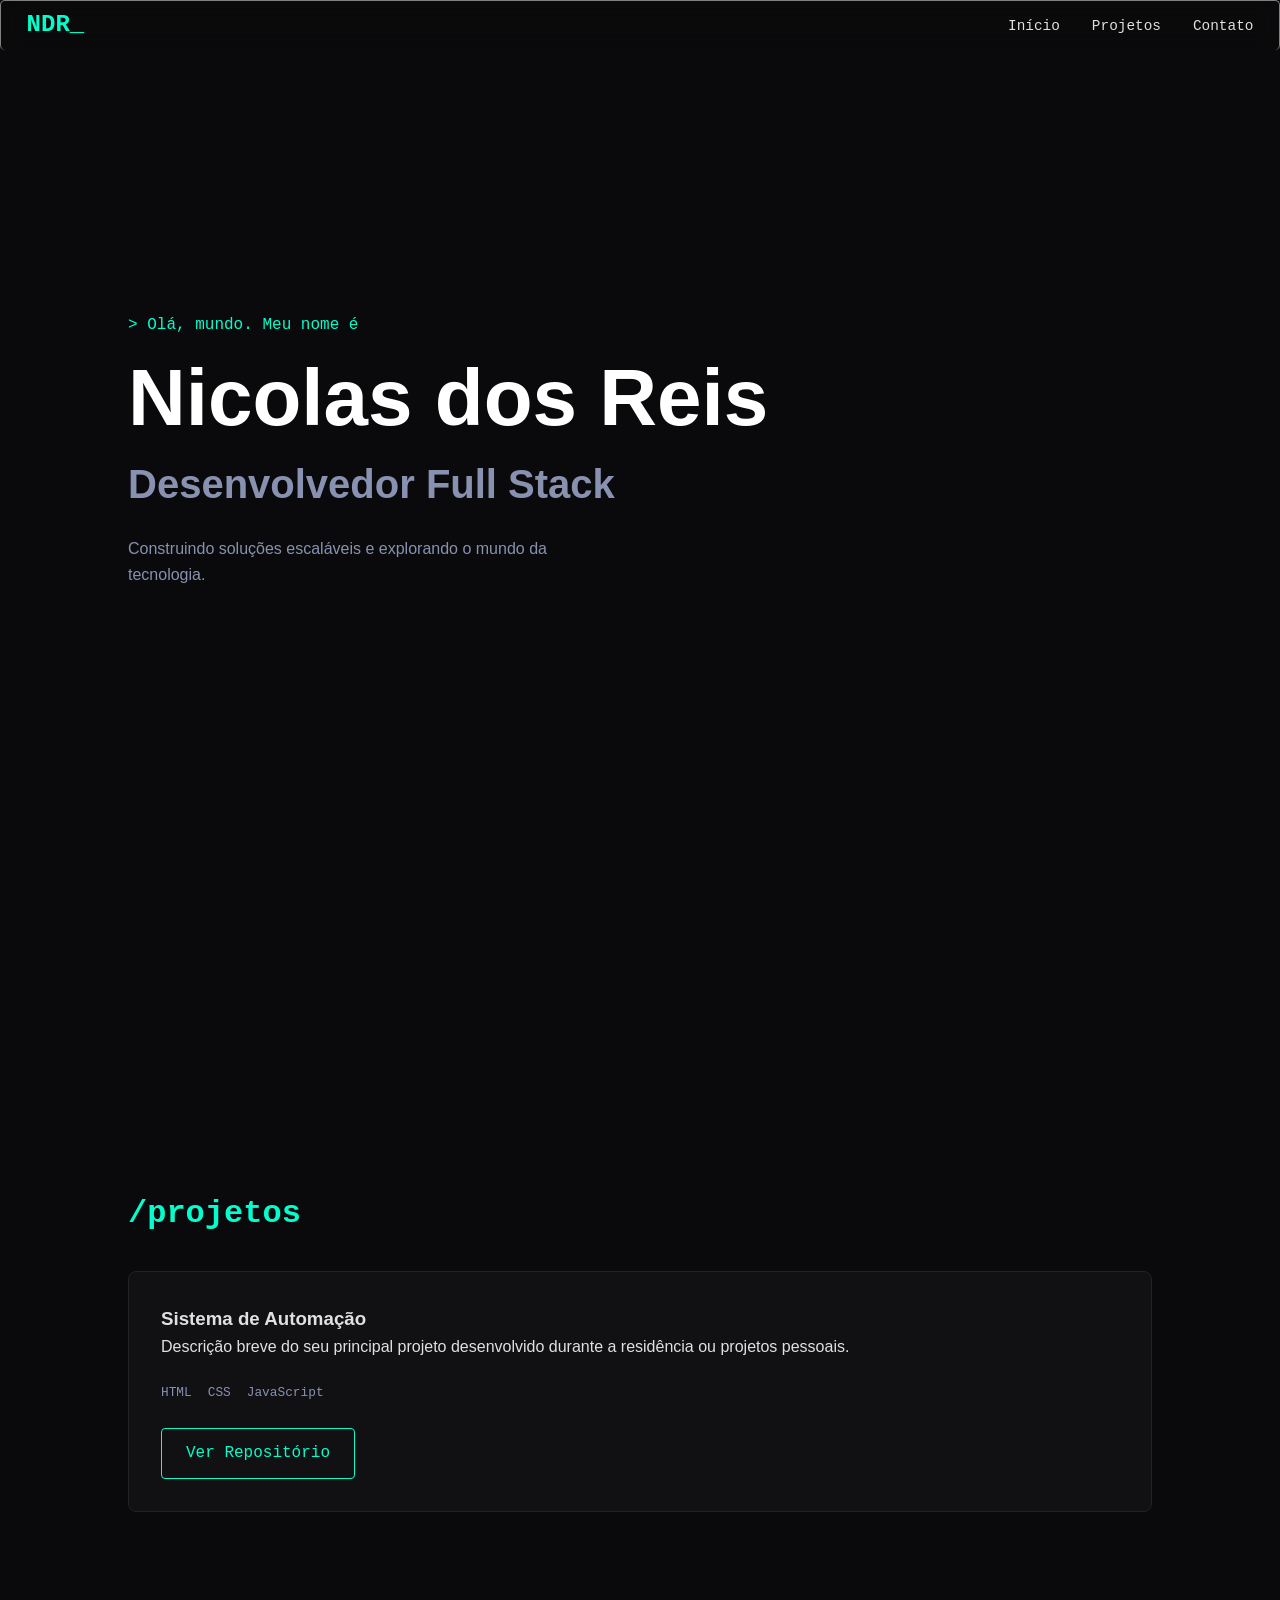
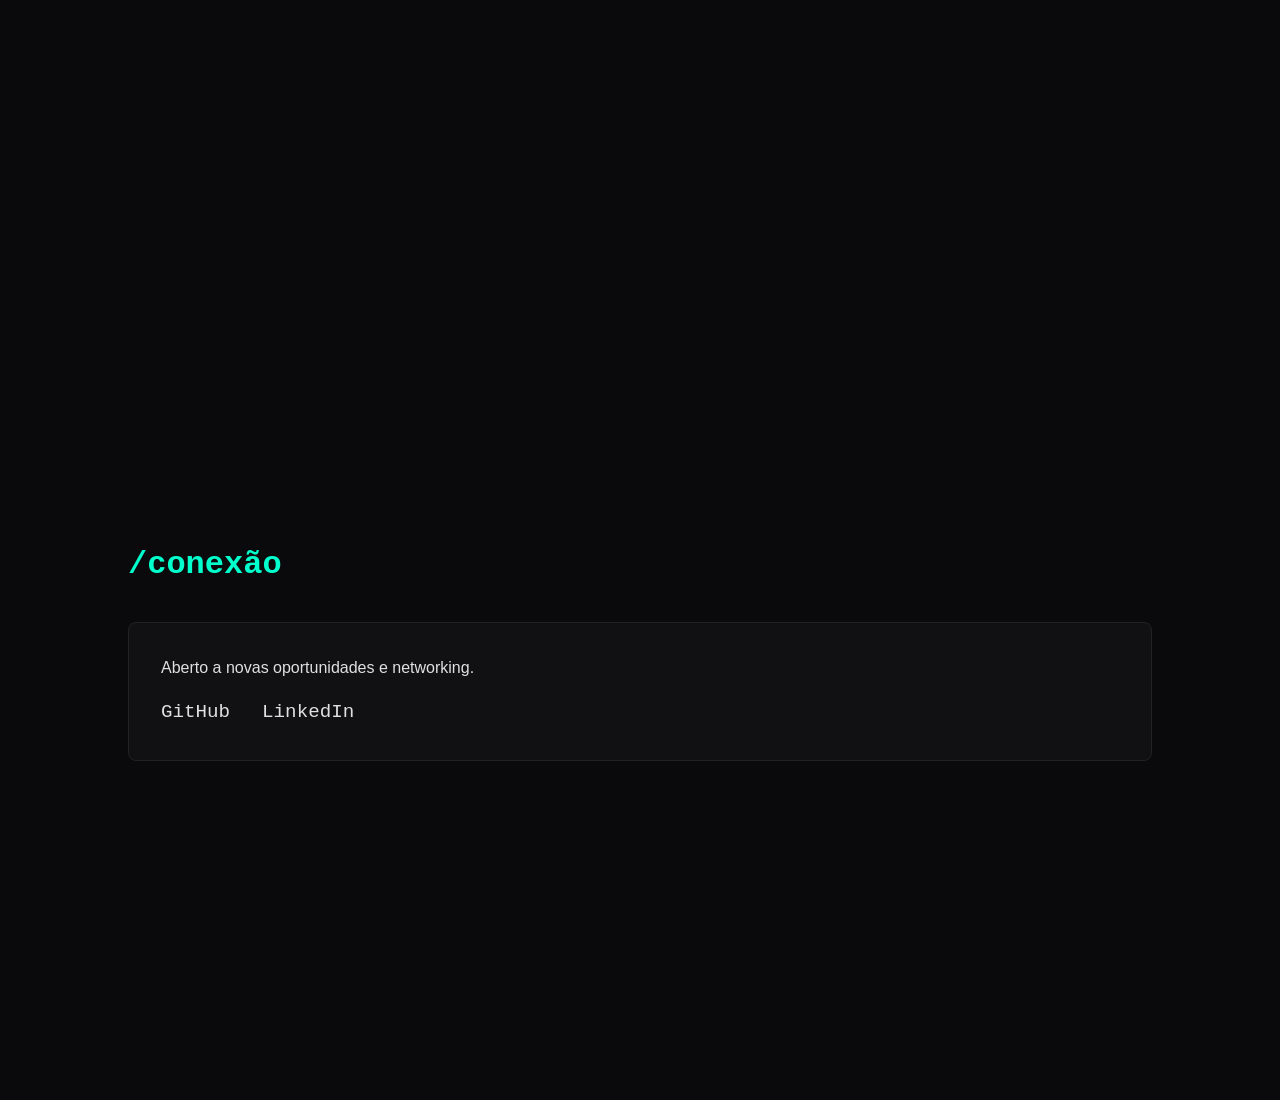
==== main.html @ 6a50c370 "Estrutura e arquivos do portfólio" ====
<!DOCTYPE html>
<html lang="pt-BR">
<head>
    <meta charset="UTF-8">
    <meta name="viewport" content="width=device-width, initial-scale=1.0">
    <title>Nicolas dos Reis | Portfólio</title>
    <link rel="stylesheet" href="Style/style.css">
</head>
<body>
    <nav id="navbar">
        <div class="logo">NDR_</div>
        <ul class="nav-links">
            <li><a href="#home">Início</a></li>
            <li><a href="#projetos">Projetos</a></li>    
            <li><a href="#contato">Contato</a></li>
        </ul>
    </nav>

    <main>
        <!-- Seção Hero -->
        <section id="home" class="hero section">
            <p class="terminal-text">> Olá, mundo. Meu nome é</p>
            <h1 class="glitch-text">Nicolas dos Reis</h1>
            <h2 class="subtitle">Desenvolvedor Full Stack</h2>
            <p class="description">Construindo soluções escaláveis e explorando o mundo da tecnologia.</p>
        </section>

        <!-- Seção de Projetos -->
        <section id="projetos" class="section">
            <h2 class="section-title">/projetos</h2>
            <div class="project-grid">
                <div class="project-card">
                    <h3>Sistema de Automação</h3>
                    <p>Descrição breve do seu principal projeto desenvolvido durante a residência ou projetos pessoais.</p>
                    <div class="tech-stack">
                        <span>HTML</span>
                        <span>CSS</span>
                        <span>JavaScript</span>
                    </div>
                    <a href="#" class="btn" target="_blank">Ver Repositório</a>
                </div>
            </div>
        </section>

        <!-- Seção de Contato -->
        <section id="contato" class="section">
            <h2 class="section-title">/conexão</h2>
            <div class="project-grid">
                <div class="project-card">
                    <p>Aberto a novas oportunidades e networking.</p>
                <div class="social-links">
                    <a href="https://www.github.com/KikiEscarlate" target="_blank" class="neon-link">GitHub</a>
                    <a href="https://www.linkedin.com/in/nicolas-reis-682506247" target="_blank" class="neon-link">LinkedIn</a>
                </div>
                </div>
            </div>
        </section>  
    </main>

    <script src="Scripts/script.js"></script>
</body>
</html>
---- Style/style.css ----
:root {
    --bg-color: #0a0a0c;
    --text-primary: #e0e0e0;
    --text-secondary: #8892b0;
    --accent-color: #00ffcc; /* Ciano Neon */
    --font-mono: 'Space Mono', monospace;
    --font-sans: 'Inter', sans-serif;
}

* {
    margin: 0;
    padding: 0;
    box-sizing: border-box;
}

body {
    background-color: var(--bg-color);
    color: var(--text-primary);
    font-family: var(--font-sans);
    line-height: 1.6;
    overflow-x: hidden;
    
}

/* Navegação Minimalista */
nav {
    display: flex;
    justify-content: space-between;
    align-items: center;
    padding: 1rem 2%;
    border-style: solid;
    border-width: 1px;
    border-radius: 5px;
    border-bottom: 1px solid var(--border-color);
    border-color: gray;
    position: fixed;
    width: 100%;
    height: 50px;
    background: rgba(10, 10, 12, 0.9);
    backdrop-filter: blur(10px);
    z-index: 100;
}

.logo {
    font-family: var(--font-mono);
    font-weight: 700;
    font-size: 1.5rem;
    color: var(--accent-color);
}

.nav-links {
    list-style: none;
    display: flex;
    gap: 2rem;
}

.nav-links a {
    color: var(--text-primary);
    text-decoration: none;
    font-family: var(--font-mono);
    font-size: 0.9rem;
    transition: color 0.3s ease;
}

.nav-links a:hover {
    color: var(--accent-color);
}

/* Layout Geral das Seções */
.section {
    min-height: 100vh;
    display: flex;
    flex-direction: column;
    justify-content: center;
    padding: 0 10%;
}

.section-title {
    font-family: var(--font-mono);
    color: var(--accent-color);
    font-size: 2rem;
    margin-bottom: 2rem;
}

/* Hero Section */
.hero .terminal-text {
    font-family: var(--font-mono);
    color: var(--accent-color);
    margin-bottom: 1rem;
}

.hero h1 {
    font-size: clamp(40px, 8vw, 80px);
    font-weight: 700;
    color: #ffffff;
    line-height: 1.1;
}

.hero h2 {
    font-size: clamp(20px, 4vw, 40px);
    color: var(--text-secondary);
    margin-top: 10px;
}

.hero .description {
    max-width: 500px;
    margin-top: 20px;
    color: var(--text-secondary);
}

/* Cards de Projetos */
.project-card {
    background: #111114;
    border: 1px solid #222;
    padding: 2rem;
    border-radius: 8px;
    transition: transform 0.3s ease, border-color 0.3s ease;
}

.project-card:hover {
    transform: translateY(-5px);
    border-color: var(--accent-color);
    box-shadow: 0 0 15px rgba(0, 255, 204, 0.1);
}

.tech-stack {
    font-family: var(--font-mono);
    font-size: 0.8rem;
    color: var(--text-secondary);
    margin: 1.5rem 0;
    display: flex;
    gap: 1rem;
}

/* Botões e Links */
.btn {
    display: inline-block;
    padding: 0.75rem 1.5rem;
    border: 1px solid var(--accent-color);
    color: var(--accent-color);
    text-decoration: none;
    font-family: var(--font-mono);
    border-radius: 4px;
    transition: all 0.3s ease;
}

.btn:hover {
    background: rgba(0, 255, 204, 0.1);
}

.social-links {
    display: flex;
    gap: 2rem;
    margin-top: 1rem;
}

.neon-link {
    color: var(--text-primary);
    text-decoration: none;
    font-family: var(--font-mono);
    font-size: 1.2rem;
    position: relative;
}

.neon-link:hover {
    color: var(--accent-color);
    text-shadow: 0 0 8px var(--accent-color);
}
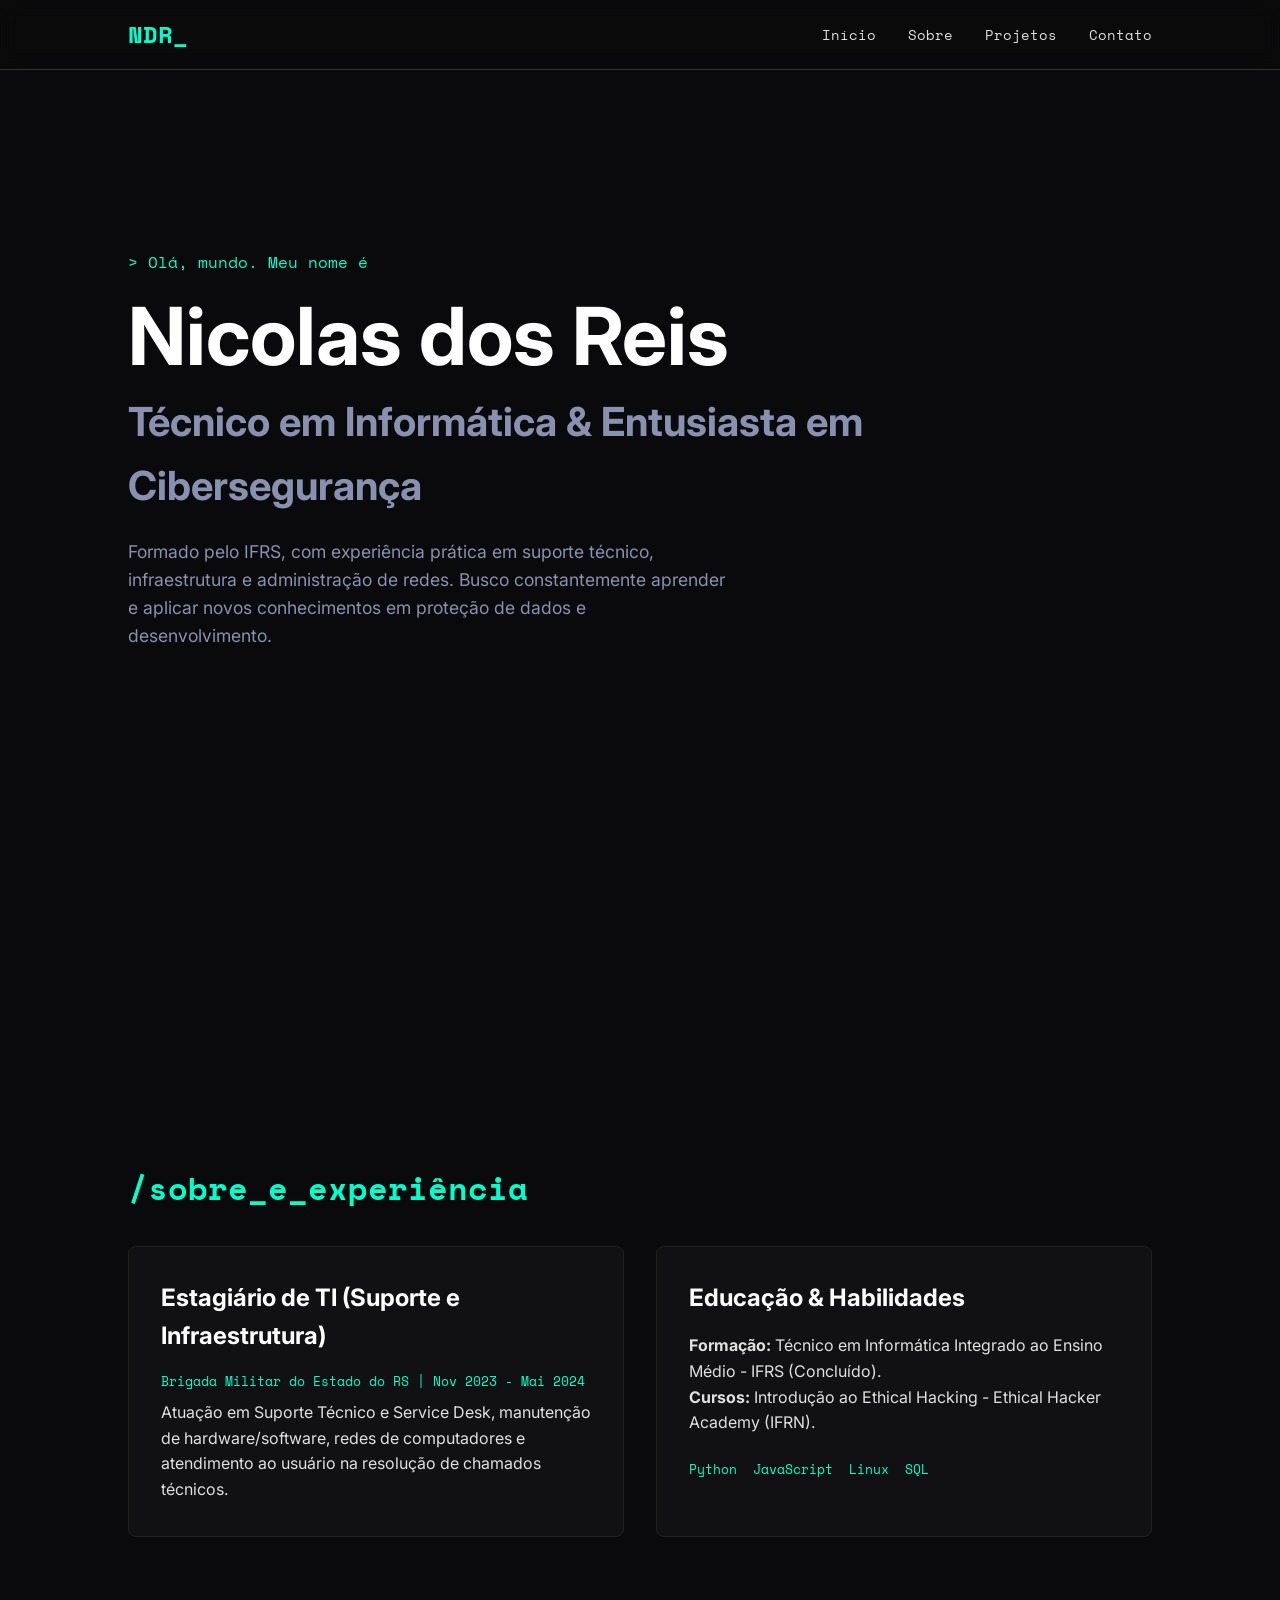
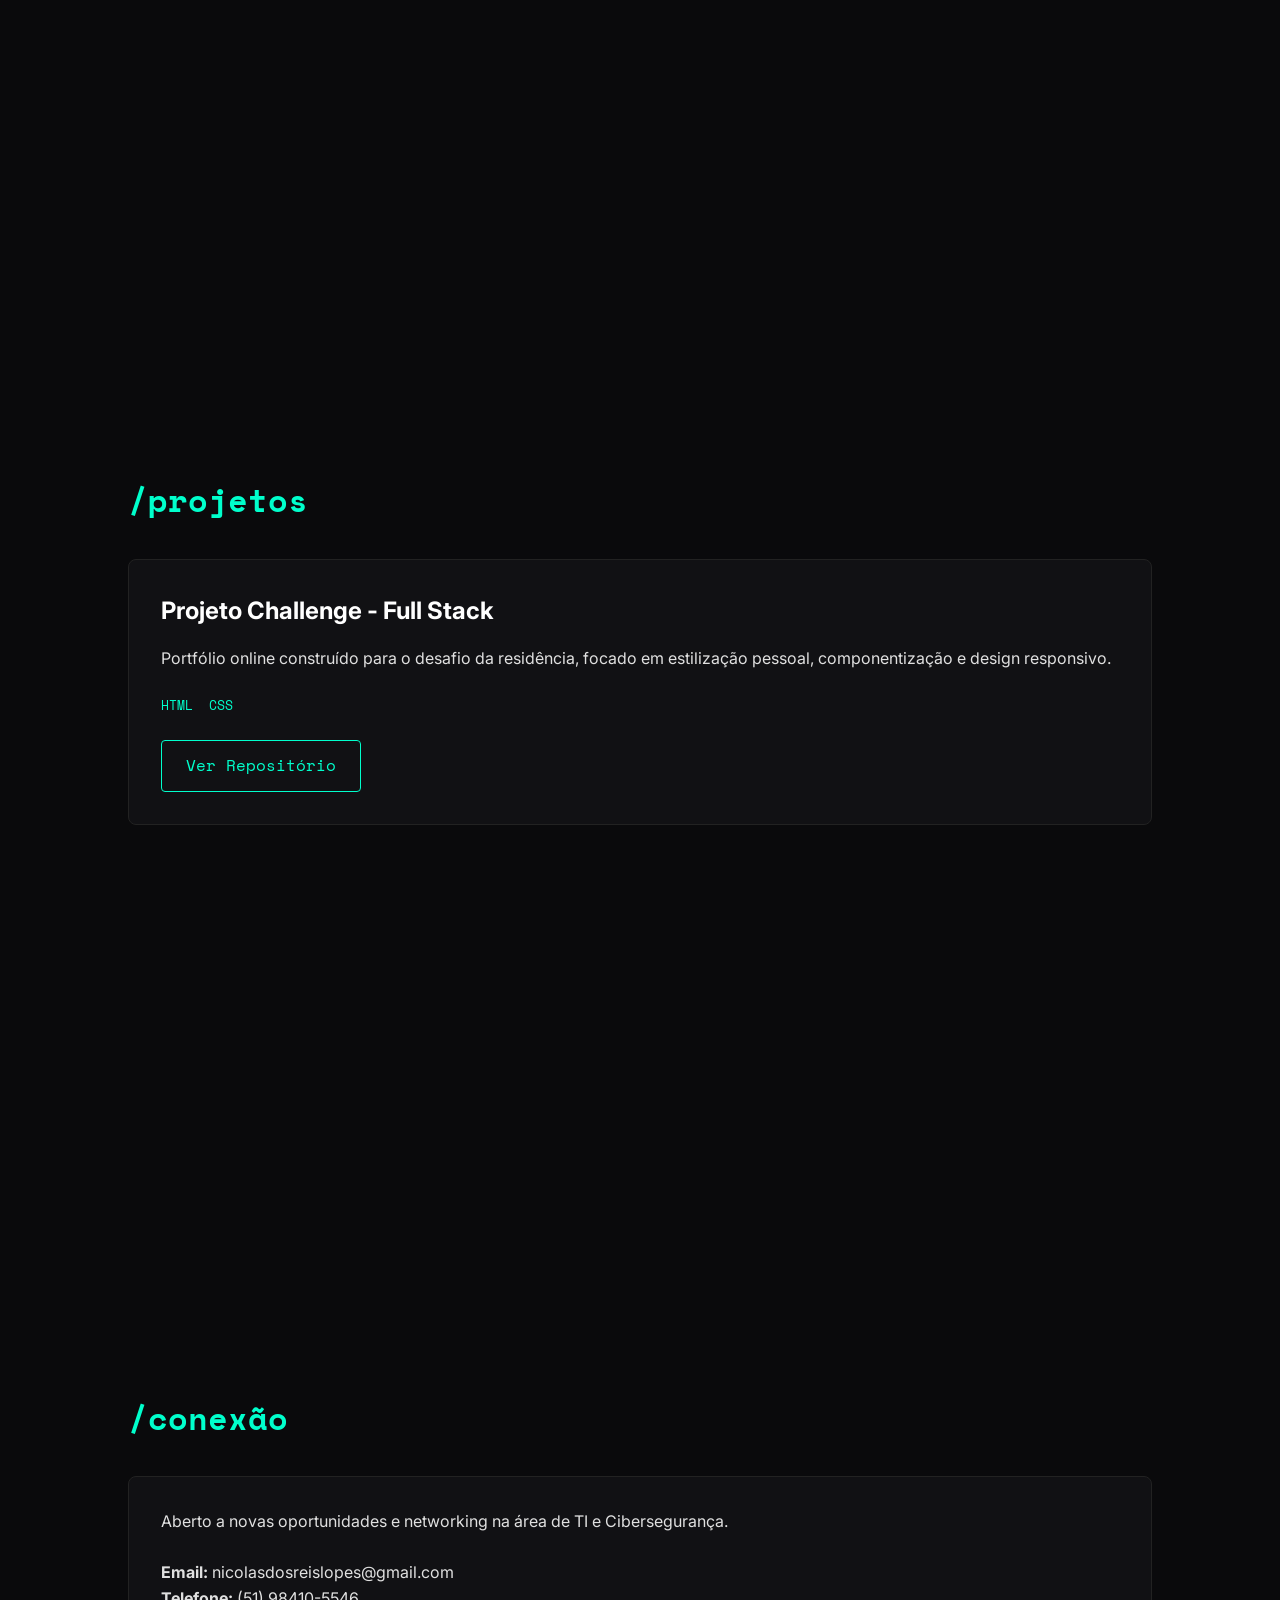
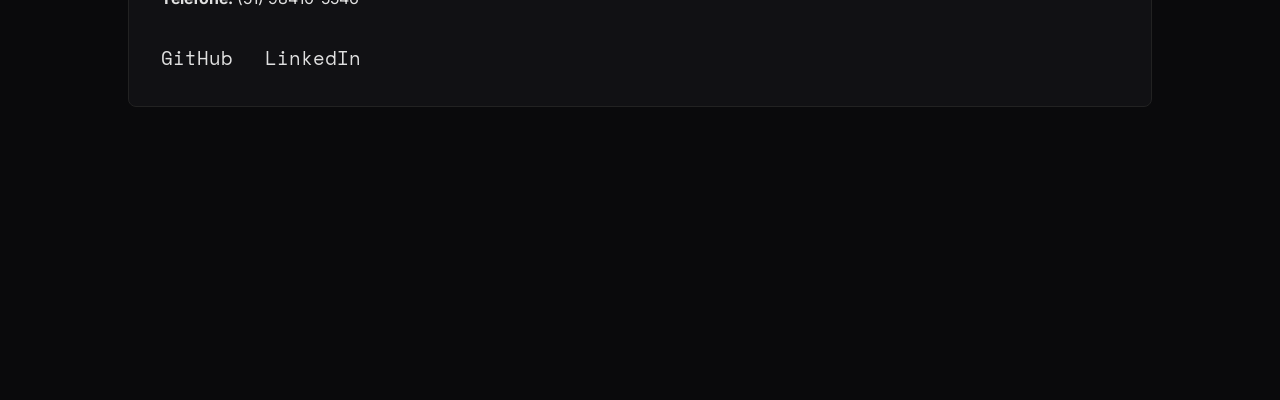
==== commit 7a2fccab: "V2 - Correcoes no html e css" ====
--- a/main.html
+++ b/main.html
@@ -5,12 +5,15 @@
     <meta name="viewport" content="width=device-width, initial-scale=1.0">
     <title>Nicolas dos Reis | Portfólio</title>
     <link rel="stylesheet" href="Style/style.css">
+    <!-- Fontes do Google (Inter e Space Mono) -->
+    <link href="https://fonts.googleapis.com/css2?family=Inter:wght@400;700&family=Space+Mono:wght@400;700&display=swap" rel="stylesheet">
 </head>
 <body>
     <nav id="navbar">
         <div class="logo">NDR_</div>
         <ul class="nav-links">
             <li><a href="#home">Início</a></li>
+            <li><a href="#sobre">Sobre</a></li>
             <li><a href="#projetos">Projetos</a></li>    
             <li><a href="#contato">Contato</a></li>
         </ul>
@@ -21,8 +24,32 @@
         <section id="home" class="hero section">
             <p class="terminal-text">> Olá, mundo. Meu nome é</p>
             <h1 class="glitch-text">Nicolas dos Reis</h1>
-            <h2 class="subtitle">Desenvolvedor Full Stack</h2>
-            <p class="description">Construindo soluções escaláveis e explorando o mundo da tecnologia.</p>
+            <h2 class="subtitle">Técnico em Informática & Entusiasta em Cibersegurança</h2>
+            <p class="description">Formado pelo IFRS, com experiência prática em suporte técnico, infraestrutura e administração de redes. Busco constantemente aprender e aplicar novos conhecimentos em proteção de dados e desenvolvimento.</p>
+        </section>
+
+        <!-- Seção Sobre & Experiência -->
+        <section id="sobre" class="section">
+            <h2 class="section-title">/sobre_e_experiência</h2>
+            <div class="project-grid">
+                <div class="project-card">
+                    <h3>Estagiário de TI (Suporte e Infraestrutura)</h3>
+                    <p class="tech-stack" style="margin: 0.5rem 0;">Brigada Militar do Estado do RS | Nov 2023 - Mai 2024</p>
+                    <p>Atuação em Suporte Técnico e Service Desk, manutenção de hardware/software, redes de computadores e atendimento ao usuário na resolução de chamados técnicos.</p>
+                </div>
+                
+                <div class="project-card">
+                    <h3>Educação & Habilidades</h3>
+                    <p><strong>Formação:</strong> Técnico em Informática Integrado ao Ensino Médio - IFRS (Concluído).</p>
+                    <p><strong>Cursos:</strong> Introdução ao Ethical Hacking - Ethical Hacker Academy (IFRN).</p>
+                    <div class="tech-stack">
+                        <span>Python</span>
+                        <span>JavaScript</span>
+                        <span>Linux</span>
+                        <span>SQL</span>
+                    </div>
+                </div>
+            </div>
         </section>
 
         <!-- Seção de Projetos -->
@@ -30,13 +57,13 @@
             <h2 class="section-title">/projetos</h2>
             <div class="project-grid">
                 <div class="project-card">
-                    <h3>Sistema de Automação</h3>
-                    <p>Descrição breve do seu principal projeto desenvolvido durante a residência ou projetos pessoais.</p>
+                    <h3>Projeto Challenge - Full Stack</h3>
+                    <p>Portfólio online construído para o desafio da residência, focado em estilização pessoal, componentização e design responsivo.</p>
                     <div class="tech-stack">
                         <span>HTML</span>
                         <span>CSS</span>
-                        <span>JavaScript</span>
                     </div>
+                    <!-- Substitua o '#' pelo link do seu repositório no GitHub para cumprir o entregável -->
                     <a href="#" class="btn" target="_blank">Ver Repositório</a>
                 </div>
             </div>
@@ -47,11 +74,14 @@
             <h2 class="section-title">/conexão</h2>
             <div class="project-grid">
                 <div class="project-card">
-                    <p>Aberto a novas oportunidades e networking.</p>
-                <div class="social-links">
-                    <a href="https://www.github.com/KikiEscarlate" target="_blank" class="neon-link">GitHub</a>
-                    <a href="https://www.linkedin.com/in/nicolas-reis-682506247" target="_blank" class="neon-link">LinkedIn</a>
-                </div>
+                    <p>Aberto a novas oportunidades e networking na área de TI e Cibersegurança.</p>
+                    <br>
+                    <p><strong>Email:</strong> nicolasdosreislopes@gmail.com</p>
+                    <p><strong>Telefone:</strong> (51) 98410-5546</p>
+                    <div class="social-links" style="margin-top: 2rem;">
+                        <a href="https://www.github.com/KikiEscarlate" target="_blank" class="neon-link">GitHub</a>
+                        <a href="https://www.linkedin.com/in/nicolas-reis-682506247" target="_blank" class="neon-link">LinkedIn</a>
+                    </div>
                 </div>
             </div>
         </section>  
@@ -59,4 +89,4 @@
 
     <script src="Scripts/script.js"></script>
 </body>
-</html>
+</html>
--- a/Style/style.css
+++ b/Style/style.css
@@ -3,6 +3,7 @@
     --text-primary: #e0e0e0;
     --text-secondary: #8892b0;
     --accent-color: #00ffcc; /* Ciano Neon */
+    --border-color: #333333;
     --font-mono: 'Space Mono', monospace;
     --font-sans: 'Inter', sans-serif;
 }
@@ -13,13 +14,16 @@
     box-sizing: border-box;
 }
 
+html {
+    scroll-behavior: smooth;
+}
+
 body {
     background-color: var(--bg-color);
     color: var(--text-primary);
     font-family: var(--font-sans);
     line-height: 1.6;
     overflow-x: hidden;
-    
 }
 
 /* Navegação Minimalista */
@@ -27,15 +31,11 @@
     display: flex;
     justify-content: space-between;
     align-items: center;
-    padding: 1rem 2%;
-    border-style: solid;
-    border-width: 1px;
-    border-radius: 5px;
+    padding: 1rem 10%;
     border-bottom: 1px solid var(--border-color);
-    border-color: gray;
     position: fixed;
     width: 100%;
-    height: 50px;
+    height: 70px;
     background: rgba(10, 10, 12, 0.9);
     backdrop-filter: blur(10px);
     z-index: 100;
@@ -72,7 +72,7 @@
     display: flex;
     flex-direction: column;
     justify-content: center;
-    padding: 0 10%;
+    padding: 100px 10%; /* Espaço superior para compensar o navbar fixo */
 }
 
 .section-title {
@@ -103,18 +103,32 @@
 }
 
 .hero .description {
-    max-width: 500px;
+    max-width: 600px;
     margin-top: 20px;
     color: var(--text-secondary);
+    font-size: 1.1rem;
 }
 
-/* Cards de Projetos */
+/* Sistema de Grid para Cards */
+.project-grid {
+    display: grid;
+    grid-template-columns: repeat(auto-fit, minmax(300px, 1fr));
+    gap: 2rem;
+}
+
+/* Cards de Projetos e Experiência */
 .project-card {
     background: #111114;
     border: 1px solid #222;
     padding: 2rem;
     border-radius: 8px;
-    transition: transform 0.3s ease, border-color 0.3s ease;
+    transition: transform 0.3s ease, border-color 0.3s ease, box-shadow 0.3s ease;
+}
+
+.project-card h3 {
+    font-size: 1.5rem;
+    margin-bottom: 1rem;
+    color: #ffffff;
 }
 
 .project-card:hover {
@@ -126,9 +140,10 @@
 .tech-stack {
     font-family: var(--font-mono);
     font-size: 0.8rem;
-    color: var(--text-secondary);
+    color: var(--accent-color);
     margin: 1.5rem 0;
     display: flex;
+    flex-wrap: wrap;
     gap: 1rem;
 }
 
@@ -160,11 +175,10 @@
     font-family: var(--font-mono);
     font-size: 1.2rem;
     position: relative;
+    transition: color 0.3s ease, text-shadow 0.3s ease;
 }
 
 .neon-link:hover {
     color: var(--accent-color);
     text-shadow: 0 0 8px var(--accent-color);
-}
-
-
+}
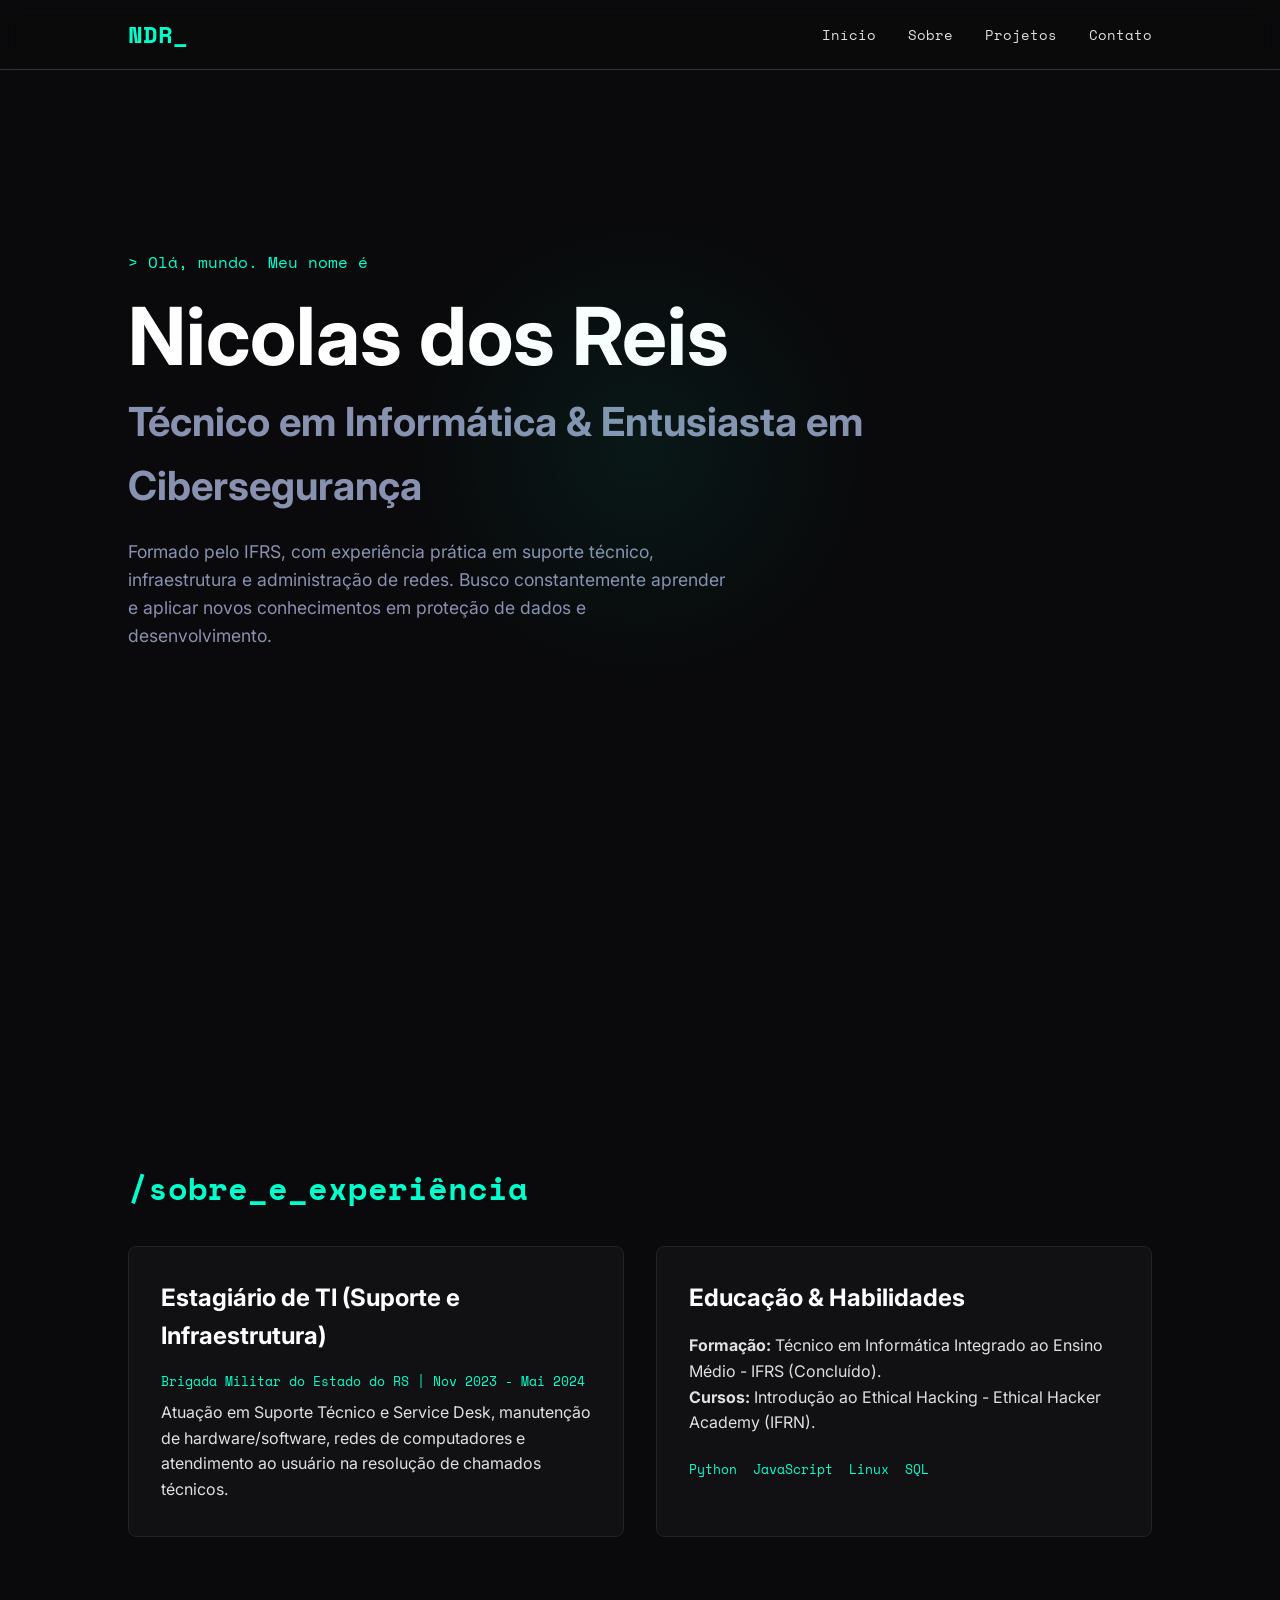
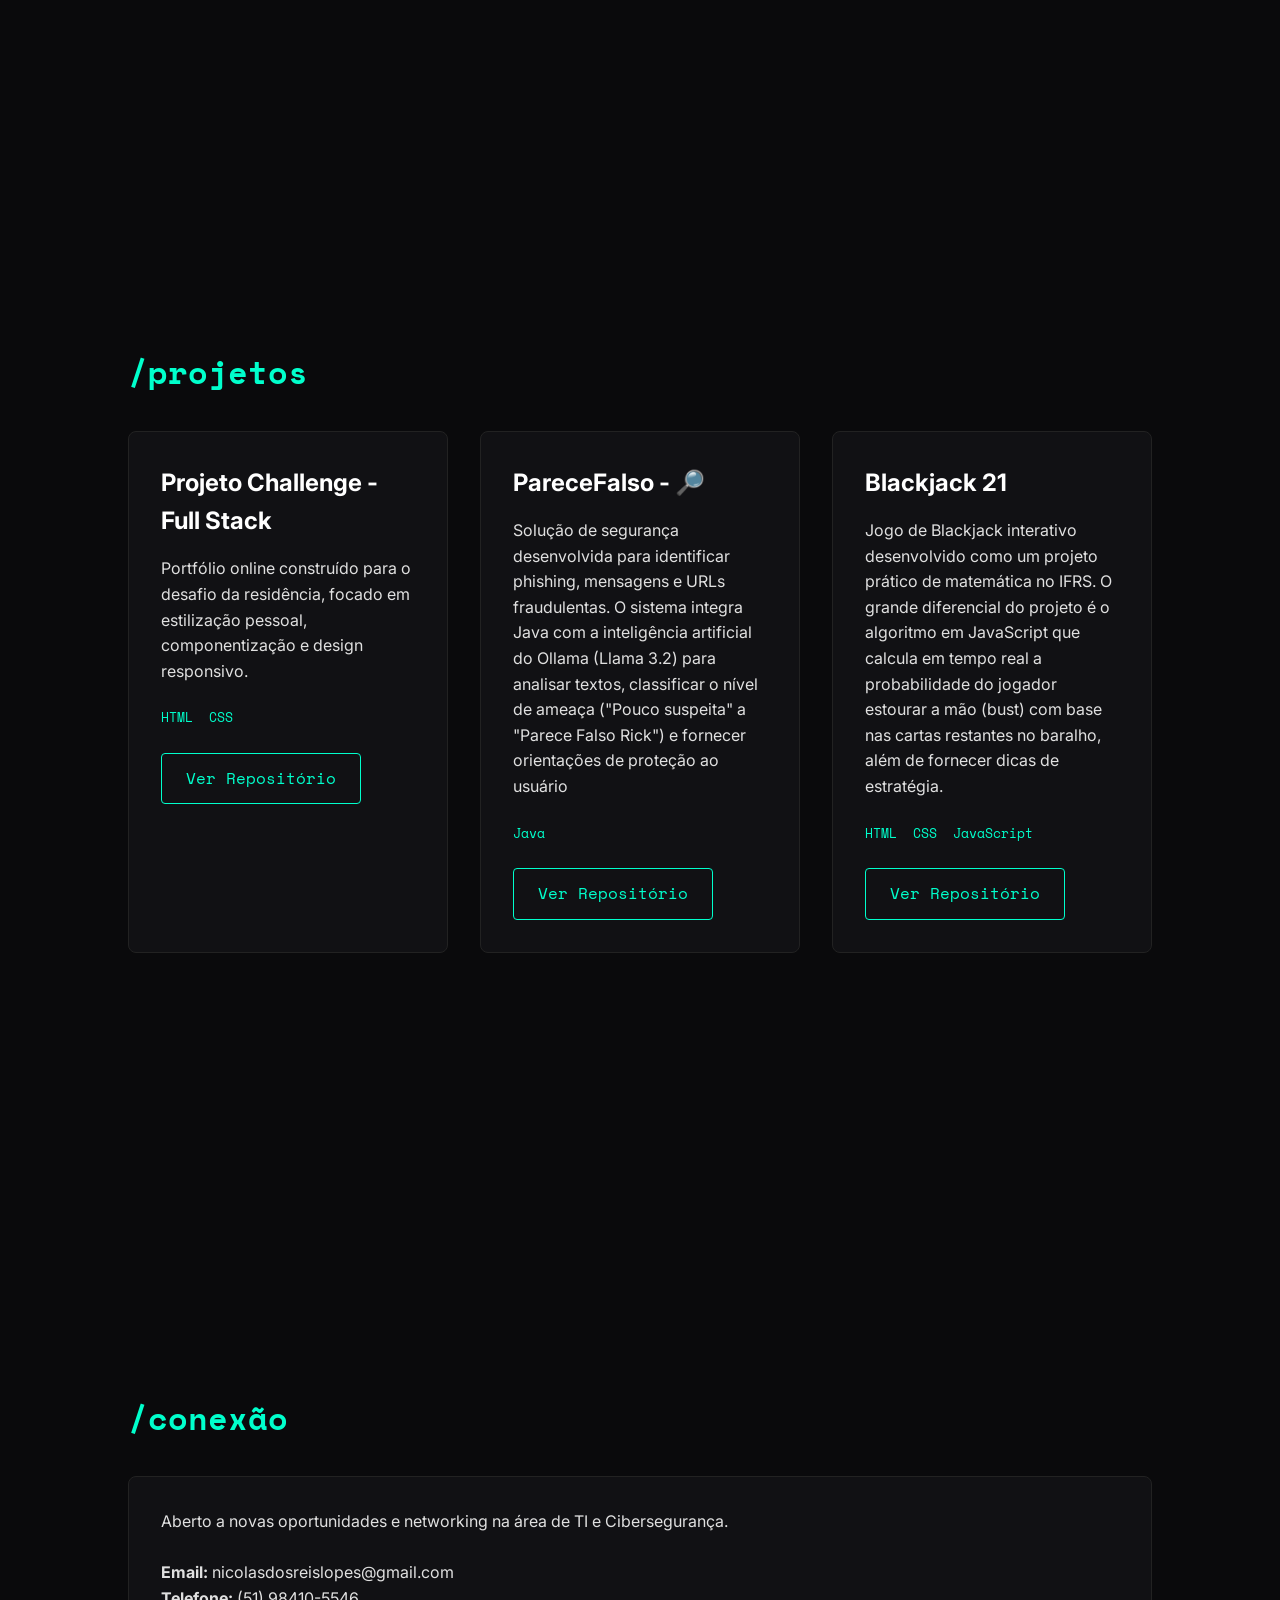
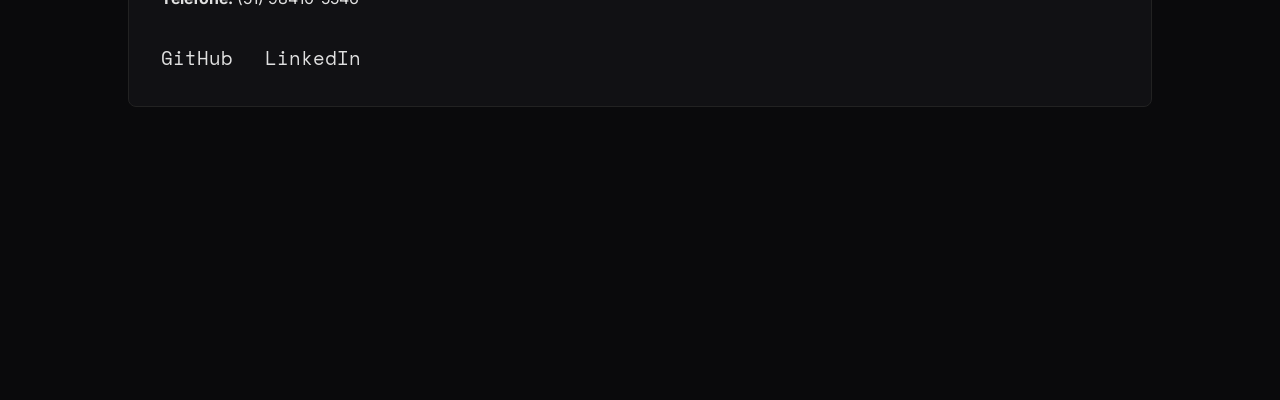
==== commit 92779c0c: "V2.1 - Atualizacao dos projetos + Mouse com efeito de luz" ====
--- a/main.html
+++ b/main.html
@@ -9,6 +9,7 @@
     <link href="https://fonts.googleapis.com/css2?family=Inter:wght@400;700&family=Space+Mono:wght@400;700&display=swap" rel="stylesheet">
 </head>
 <body>
+    <div class="mouse-glow"></div>
     <nav id="navbar">
         <div class="logo">NDR_</div>
         <ul class="nav-links">
@@ -63,8 +64,25 @@
                         <span>HTML</span>
                         <span>CSS</span>
                     </div>
-                    <!-- Substitua o '#' pelo link do seu repositório no GitHub para cumprir o entregável -->
-                    <a href="#" class="btn" target="_blank">Ver Repositório</a>
+                    <a href="https://github.com/KikiEscarlate/Portfolio_Nicolas" class="btn" target="_blank">Ver Repositório</a>
+                </div>
+                <div class="project-card">
+                    <h3>PareceFalso - 🔎</h3>
+                    <p> Solução de segurança desenvolvida para identificar phishing, mensagens e URLs fraudulentas. O sistema integra Java com a inteligência artificial do Ollama (Llama 3.2) para analisar textos, classificar o nível de ameaça ("Pouco suspeita" a "Parece Falso Rick") e fornecer orientações de proteção ao usuário</p>
+                    <div class="tech-stack">
+                        <span>Java</span>
+                    </div>
+                    <a href="https://github.com/CarlosClips/pareceFalsoRick" class="btn" target="_blank">Ver Repositório</a>
+                </div>
+                <div class="project-card">
+                    <h3>Blackjack 21</h3>
+                    <p>Jogo de Blackjack interativo desenvolvido como um projeto prático de matemática no IFRS. O grande diferencial do projeto é o algoritmo em JavaScript que calcula em tempo real a probabilidade do jogador estourar a mão (bust) com base nas cartas restantes no baralho, além de fornecer dicas de estratégia.</p>
+                    <div class="tech-stack">
+                        <span>HTML</span>
+                        <span>CSS</span>
+                        <span>JavaScript</span>
+                    </div>
+                    <a href="https://github.com/KikiEscarlate/Trabalho-blackjack" class="btn" target="_blank">Ver Repositório</a>
                 </div>
             </div>
         </section>
--- a/Style/style.css
+++ b/Style/style.css
@@ -72,7 +72,7 @@
     display: flex;
     flex-direction: column;
     justify-content: center;
-    padding: 100px 10%; /* Espaço superior para compensar o navbar fixo */
+    padding: 100px 10%; 
 }
 
 .section-title {
@@ -181,4 +181,20 @@
 .neon-link:hover {
     color: var(--accent-color);
     text-shadow: 0 0 8px var(--accent-color);
+}
+
+/* Efeito de Iluminação do Mouse */
+.mouse-glow {
+    position: fixed;
+    top: 0;
+    left: 0;
+    width: 100vw;
+    height: 100vh;
+    pointer-events: none; 
+    z-index: 9999; 
+    background: radial-gradient(
+        600px circle at var(--mouse-x, 50vw) var(--mouse-y, 50vh), 
+        rgba(0, 255, 204, 0.06), 
+        transparent 40%
+    );
 }
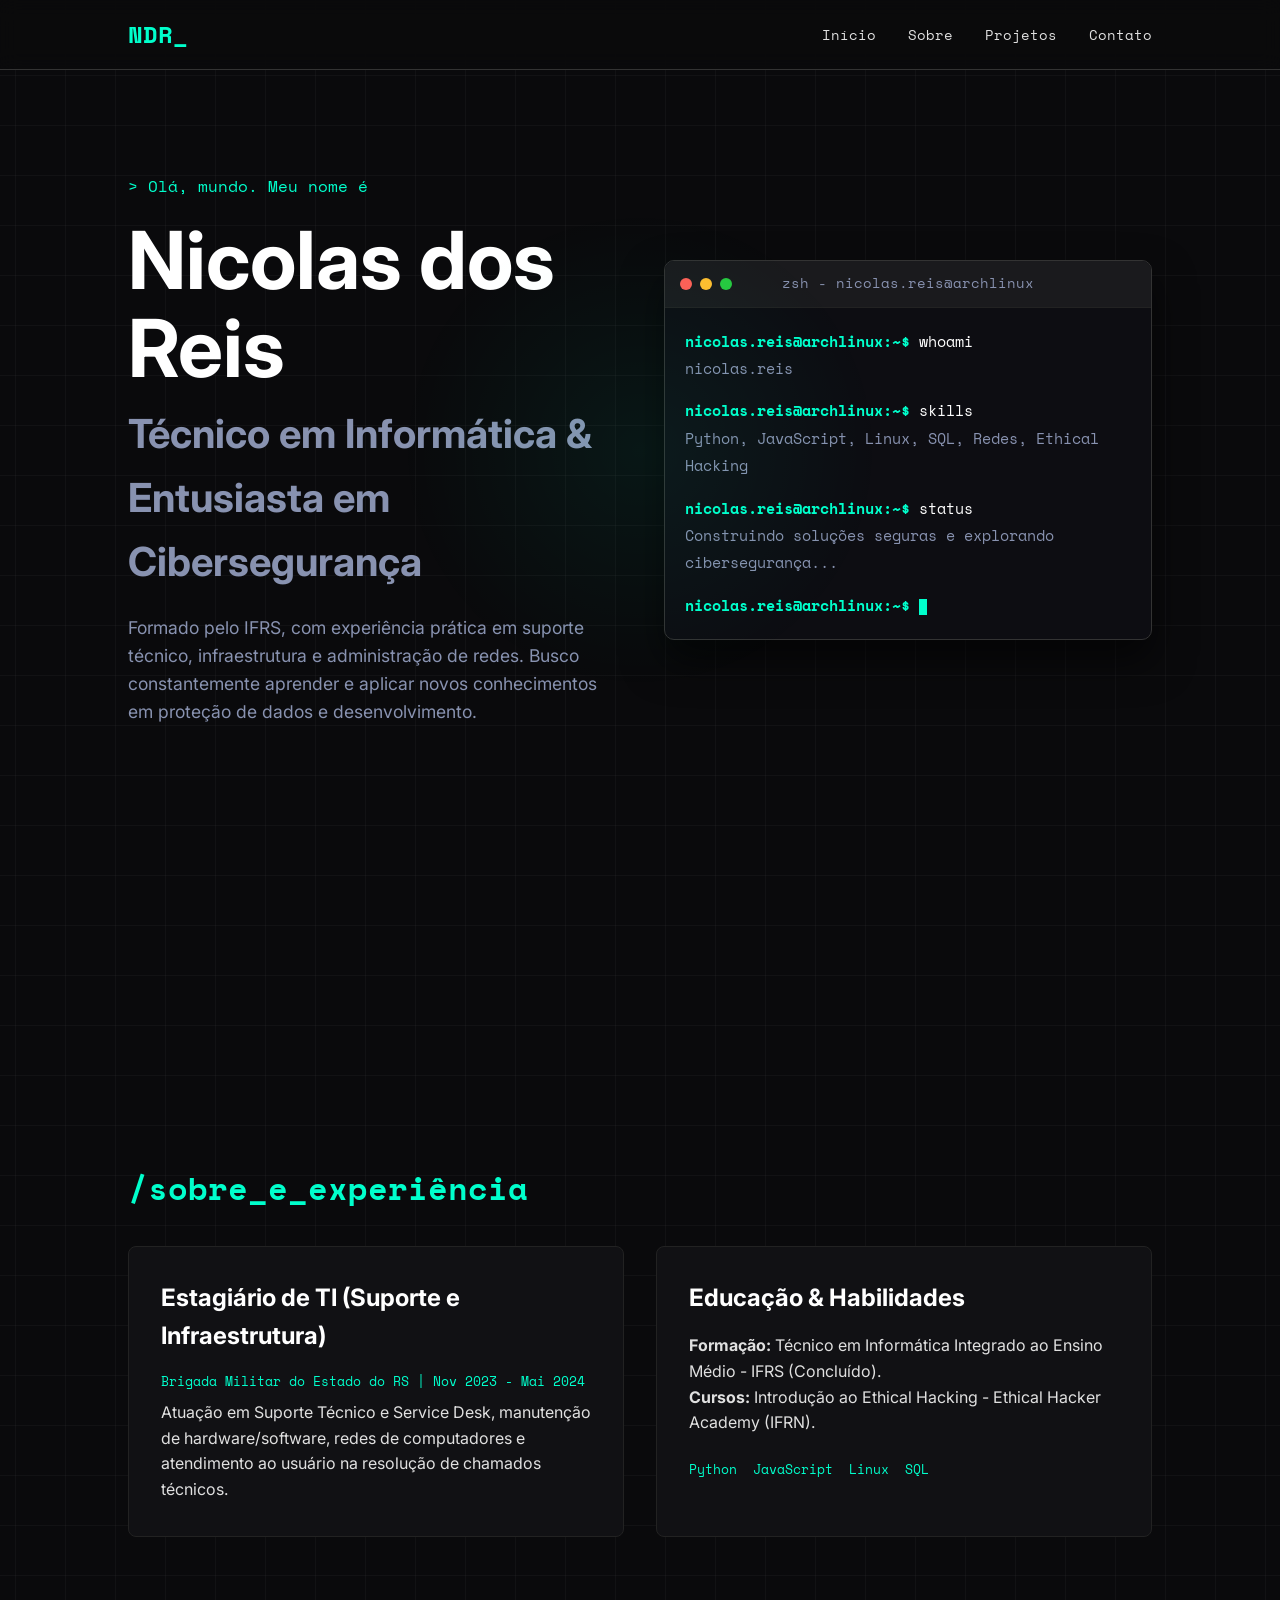
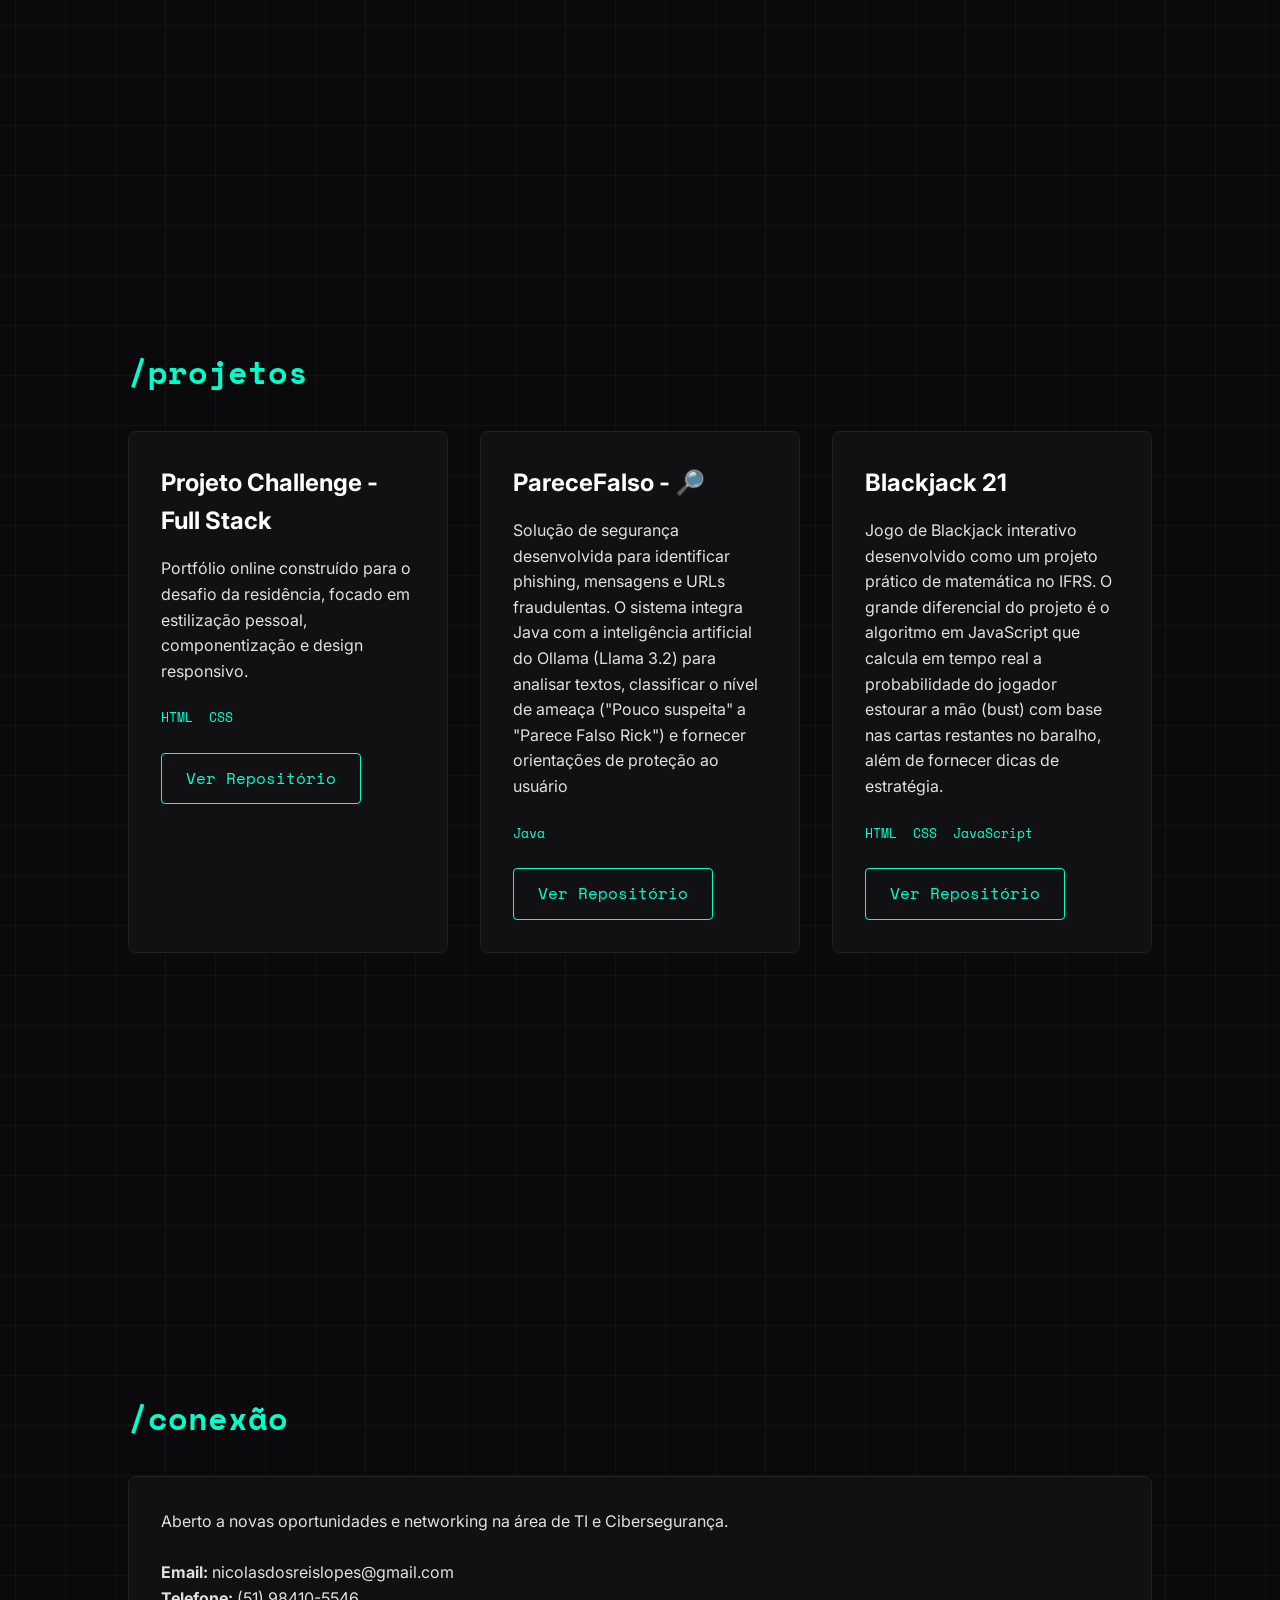
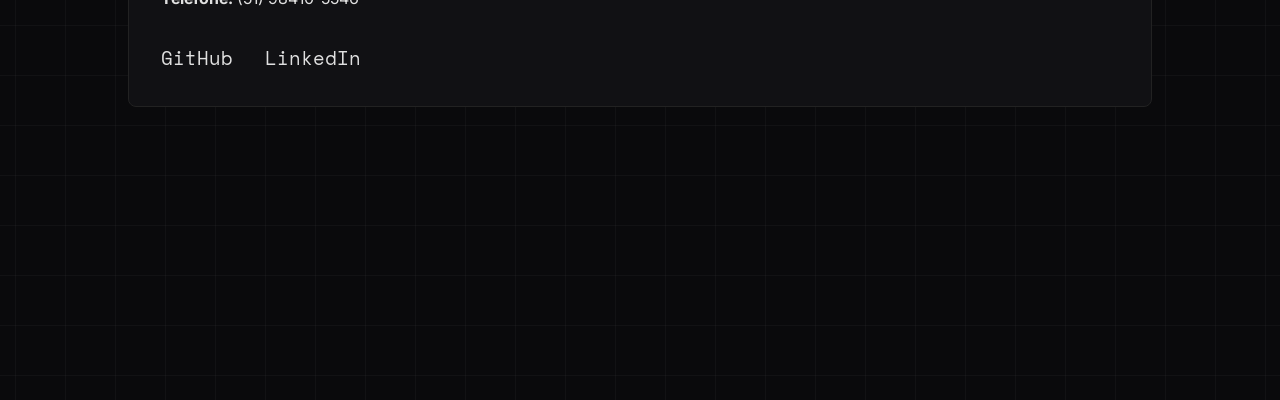
==== commit fa92aa01: "V3 - Estilizacao e responsividade para celulares" ====
--- a/main.html
+++ b/main.html
@@ -1,13 +1,16 @@
 <!DOCTYPE html>
 <html lang="pt-BR">
+
 <head>
     <meta charset="UTF-8">
     <meta name="viewport" content="width=device-width, initial-scale=1.0">
     <title>Nicolas dos Reis | Portfólio</title>
     <link rel="stylesheet" href="Style/style.css">
     <!-- Fontes do Google (Inter e Space Mono) -->
-    <link href="https://fonts.googleapis.com/css2?family=Inter:wght@400;700&family=Space+Mono:wght@400;700&display=swap" rel="stylesheet">
+    <link href="https://fonts.googleapis.com/css2?family=Inter:wght@400;700&family=Space+Mono:wght@400;700&display=swap"
+        rel="stylesheet">
 </head>
+
 <body>
     <div class="mouse-glow"></div>
     <nav id="navbar">
@@ -15,7 +18,7 @@
         <ul class="nav-links">
             <li><a href="#home">Início</a></li>
             <li><a href="#sobre">Sobre</a></li>
-            <li><a href="#projetos">Projetos</a></li>    
+            <li><a href="#projetos">Projetos</a></li>
             <li><a href="#contato">Contato</a></li>
         </ul>
     </nav>
@@ -23,10 +26,48 @@
     <main>
         <!-- Seção Hero -->
         <section id="home" class="hero section">
-            <p class="terminal-text">> Olá, mundo. Meu nome é</p>
-            <h1 class="glitch-text">Nicolas dos Reis</h1>
-            <h2 class="subtitle">Técnico em Informática & Entusiasta em Cibersegurança</h2>
-            <p class="description">Formado pelo IFRS, com experiência prática em suporte técnico, infraestrutura e administração de redes. Busco constantemente aprender e aplicar novos conhecimentos em proteção de dados e desenvolvimento.</p>
+
+            <!-- LADO ESQUERDO: Textos agrupados na mesma coluna -->
+            <div class="hero-content">
+                <p class="terminal-text">> Olá, mundo. Meu nome é</p>
+                <h1 class="glitch-text">Nicolas dos Reis</h1>
+                <h2 class="subtitle">Técnico em Informática & Entusiasta em Cibersegurança</h2>
+                <p class="description">Formado pelo IFRS, com experiência prática em suporte técnico, infraestrutura e
+                    administração de redes. Busco constantemente aprender e aplicar novos conhecimentos em proteção de
+                    dados e desenvolvimento.</p>
+            </div>
+
+            <!-- LADO DIREITO: O Terminal -->
+            <div class="hero-visual">
+                <div class="terminal-container">
+                    <div class="terminal-header">
+                        <div class="terminal-buttons">
+                            <span class="btn-close"></span>
+                            <span class="btn-minimize"></span>
+                            <span class="btn-maximize"></span>
+                        </div>
+                        <div class="terminal-title">zsh - nicolas.reis@archlinux</div>
+                    </div>
+                    <div class="terminal-body">
+                        <div><span class="prompt-user">nicolas.reis@archlinux:~$</span> <span
+                                class="command-text">whoami</span></div>
+                        <span class="output-text">nicolas.reis</span>
+
+                        <div><span class="prompt-user">nicolas.reis@archlinux:~$</span> <span
+                                class="command-text">skills</span></div>
+                        <span class="output-text">Python, JavaScript, Linux, SQL, Redes, Ethical Hacking</span>
+
+                        <div><span class="prompt-user">nicolas.reis@archlinux:~$</span> <span
+                                class="command-text">status</span></div>
+                        <span class="output-text">Construindo soluções seguras e explorando cibersegurança...</span>
+
+                        <!-- Última linha com cursor piscando parado -->
+                        <div><span class="prompt-user">nicolas.reis@archlinux:~$</span> <span class="cursor"></span>
+                        </div>
+                    </div>
+                </div>
+            </div>
+
         </section>
 
         <!-- Seção Sobre & Experiência -->
@@ -35,13 +76,16 @@
             <div class="project-grid">
                 <div class="project-card">
                     <h3>Estagiário de TI (Suporte e Infraestrutura)</h3>
-                    <p class="tech-stack" style="margin: 0.5rem 0;">Brigada Militar do Estado do RS | Nov 2023 - Mai 2024</p>
-                    <p>Atuação em Suporte Técnico e Service Desk, manutenção de hardware/software, redes de computadores e atendimento ao usuário na resolução de chamados técnicos.</p>
+                    <p class="tech-stack" style="margin: 0.5rem 0;">Brigada Militar do Estado do RS | Nov 2023 - Mai
+                        2024</p>
+                    <p>Atuação em Suporte Técnico e Service Desk, manutenção de hardware/software, redes de computadores
+                        e atendimento ao usuário na resolução de chamados técnicos.</p>
                 </div>
-                
+
                 <div class="project-card">
                     <h3>Educação & Habilidades</h3>
-                    <p><strong>Formação:</strong> Técnico em Informática Integrado ao Ensino Médio - IFRS (Concluído).</p>
+                    <p><strong>Formação:</strong> Técnico em Informática Integrado ao Ensino Médio - IFRS (Concluído).
+                    </p>
                     <p><strong>Cursos:</strong> Introdução ao Ethical Hacking - Ethical Hacker Academy (IFRN).</p>
                     <div class="tech-stack">
                         <span>Python</span>
@@ -59,30 +103,40 @@
             <div class="project-grid">
                 <div class="project-card">
                     <h3>Projeto Challenge - Full Stack</h3>
-                    <p>Portfólio online construído para o desafio da residência, focado em estilização pessoal, componentização e design responsivo.</p>
+                    <p>Portfólio online construído para o desafio da residência, focado em estilização pessoal,
+                        componentização e design responsivo.</p>
                     <div class="tech-stack">
                         <span>HTML</span>
                         <span>CSS</span>
                     </div>
-                    <a href="https://github.com/KikiEscarlate/Portfolio_Nicolas" class="btn" target="_blank">Ver Repositório</a>
+                    <a href="https://github.com/KikiEscarlate/Portfolio_Nicolas" class="btn" target="_blank">Ver
+                        Repositório</a>
                 </div>
                 <div class="project-card">
                     <h3>PareceFalso - 🔎</h3>
-                    <p> Solução de segurança desenvolvida para identificar phishing, mensagens e URLs fraudulentas. O sistema integra Java com a inteligência artificial do Ollama (Llama 3.2) para analisar textos, classificar o nível de ameaça ("Pouco suspeita" a "Parece Falso Rick") e fornecer orientações de proteção ao usuário</p>
+                    <p> Solução de segurança desenvolvida para identificar phishing, mensagens e URLs fraudulentas. O
+                        sistema integra Java com a inteligência artificial do Ollama (Llama 3.2) para analisar textos,
+                        classificar o nível de ameaça ("Pouco suspeita" a "Parece Falso Rick") e fornecer orientações de
+                        proteção ao usuário</p>
                     <div class="tech-stack">
                         <span>Java</span>
                     </div>
-                    <a href="https://github.com/CarlosClips/pareceFalsoRick" class="btn" target="_blank">Ver Repositório</a>
+                    <a href="https://github.com/CarlosClips/pareceFalsoRick" class="btn" target="_blank">Ver
+                        Repositório</a>
                 </div>
                 <div class="project-card">
                     <h3>Blackjack 21</h3>
-                    <p>Jogo de Blackjack interativo desenvolvido como um projeto prático de matemática no IFRS. O grande diferencial do projeto é o algoritmo em JavaScript que calcula em tempo real a probabilidade do jogador estourar a mão (bust) com base nas cartas restantes no baralho, além de fornecer dicas de estratégia.</p>
+                    <p>Jogo de Blackjack interativo desenvolvido como um projeto prático de matemática no IFRS. O grande
+                        diferencial do projeto é o algoritmo em JavaScript que calcula em tempo real a probabilidade do
+                        jogador estourar a mão (bust) com base nas cartas restantes no baralho, além de fornecer dicas
+                        de estratégia.</p>
                     <div class="tech-stack">
                         <span>HTML</span>
                         <span>CSS</span>
                         <span>JavaScript</span>
                     </div>
-                    <a href="https://github.com/KikiEscarlate/Trabalho-blackjack" class="btn" target="_blank">Ver Repositório</a>
+                    <a href="https://github.com/KikiEscarlate/Trabalho-blackjack" class="btn" target="_blank">Ver
+                        Repositório</a>
                 </div>
             </div>
         </section>
@@ -98,13 +152,15 @@
                     <p><strong>Telefone:</strong> (51) 98410-5546</p>
                     <div class="social-links" style="margin-top: 2rem;">
                         <a href="https://www.github.com/KikiEscarlate" target="_blank" class="neon-link">GitHub</a>
-                        <a href="https://www.linkedin.com/in/nicolas-reis-682506247" target="_blank" class="neon-link">LinkedIn</a>
+                        <a href="https://www.linkedin.com/in/nicolas-reis-682506247" target="_blank"
+                            class="neon-link">LinkedIn</a>
                     </div>
                 </div>
             </div>
-        </section>  
+        </section>
     </main>
 
     <script src="Scripts/script.js"></script>
 </body>
+
 </html>
--- a/Style/style.css
+++ b/Style/style.css
@@ -20,6 +20,14 @@
 
 body {
     background-color: var(--bg-color);
+    
+    /* === INÍCIO DO EFEITO GRID (QUADRADINHOS) */
+    background-image: 
+        linear-gradient(rgba(255, 255, 255, 0.03) 1px, transparent 1px),
+        linear-gradient(90deg, rgba(255, 255, 255, 0.03) 1px, transparent 1px);
+    background-size: 50px 50px;
+    background-position: center center;
+
     color: var(--text-primary);
     font-family: var(--font-sans);
     line-height: 1.6;
@@ -82,7 +90,27 @@
     margin-bottom: 2rem;
 }
 
-/* Hero Section */
+/* LAYOUT DA HERO SECTION  */
+.hero {
+    display: flex;
+    flex-direction: row;
+    justify-content: space-between;
+    align-items: center;
+    gap: 3rem;
+}
+
+.hero-content {
+    flex: 1;
+    max-width: 600px;
+}
+
+.hero-visual {
+    flex: 1;
+    display: flex;
+    justify-content: flex-end;
+}
+
+/* Textos da Hero Section */
 .hero .terminal-text {
     font-family: var(--font-mono);
     color: var(--accent-color);
@@ -109,14 +137,81 @@
     font-size: 1.1rem;
 }
 
-/* Sistema de Grid para Cards */
+/* ESTILOS DO TERMINAL */
+.terminal-container {
+    background-color: #0d0d12;
+    border: 1px solid var(--border-color);
+    border-radius: 10px;
+    width: 100%;
+    max-width: 550px;
+    box-shadow: 0 20px 40px rgba(0, 0, 0, 0.6);
+    font-family: var(--font-mono);
+    overflow: hidden;
+    text-align: left;
+}
+
+.terminal-header {
+    background-color: #1a1a1d;
+    padding: 12px 15px;
+    display: flex;
+    align-items: center;
+    border-bottom: 1px solid #222;
+    position: relative;
+}
+
+.terminal-buttons {
+    display: flex;
+    gap: 8px;
+    position: absolute;
+}
+
+.terminal-buttons span {
+    width: 12px;
+    height: 12px;
+    border-radius: 50%;
+}
+
+.btn-close { background-color: #ff5f56; }
+.btn-minimize { background-color: #ffbd2e; }
+.btn-maximize { background-color: #27c93f; }
+
+.terminal-title {
+    color: var(--text-secondary);
+    font-size: 0.85rem;
+    margin: 0 auto;
+}
+
+.terminal-body {
+    padding: 20px;
+    font-size: 0.95rem;
+    line-height: 1.8;
+}
+
+.prompt-user { color: var(--accent-color); font-weight: bold; }
+.command-text { color: #ffffff; }
+.output-text { color: var(--text-secondary); display: block; margin-bottom: 15px; }
+
+.cursor {
+    display: inline-block;
+    width: 8px;
+    height: 16px;
+    background-color: var(--accent-color);
+    vertical-align: middle;
+    animation: blink 1s step-end infinite;
+}
+
+@keyframes blink {
+    0%, 100% { opacity: 1; }
+    50% { opacity: 0; }
+}
+
+/* SISTEMA DE GRID E CARDS DE PROJETOS */
 .project-grid {
     display: grid;
     grid-template-columns: repeat(auto-fit, minmax(300px, 1fr));
     gap: 2rem;
 }
 
-/* Cards de Projetos e Experiência */
 .project-card {
     background: #111114;
     border: 1px solid #222;
@@ -147,7 +242,7 @@
     gap: 1rem;
 }
 
-/* Botões e Links */
+/* BOTÕES E LINKS */
 .btn {
     display: inline-block;
     padding: 0.75rem 1.5rem;
@@ -183,7 +278,7 @@
     text-shadow: 0 0 8px var(--accent-color);
 }
 
-/* Efeito de Iluminação do Mouse */
+/* EFEITO DE ILUMINAÇÃO DO MOUSE */
 .mouse-glow {
     position: fixed;
     top: 0;
@@ -197,4 +292,23 @@
         rgba(0, 255, 204, 0.06), 
         transparent 40%
     );
+}
+
+/* RESPONSIVIDADE (Para Celulares) */
+@media (max-width: 900px) {
+    .hero {
+        flex-direction: column;
+        text-align: center;
+    }
+    .hero-content { 
+        max-width: 100%; 
+    }
+    .hero-visual {
+        justify-content: center;
+        width: 100%;
+        margin-top: 3rem;
+    }
+    .terminal-container { 
+        text-align: left; 
+    }
 }
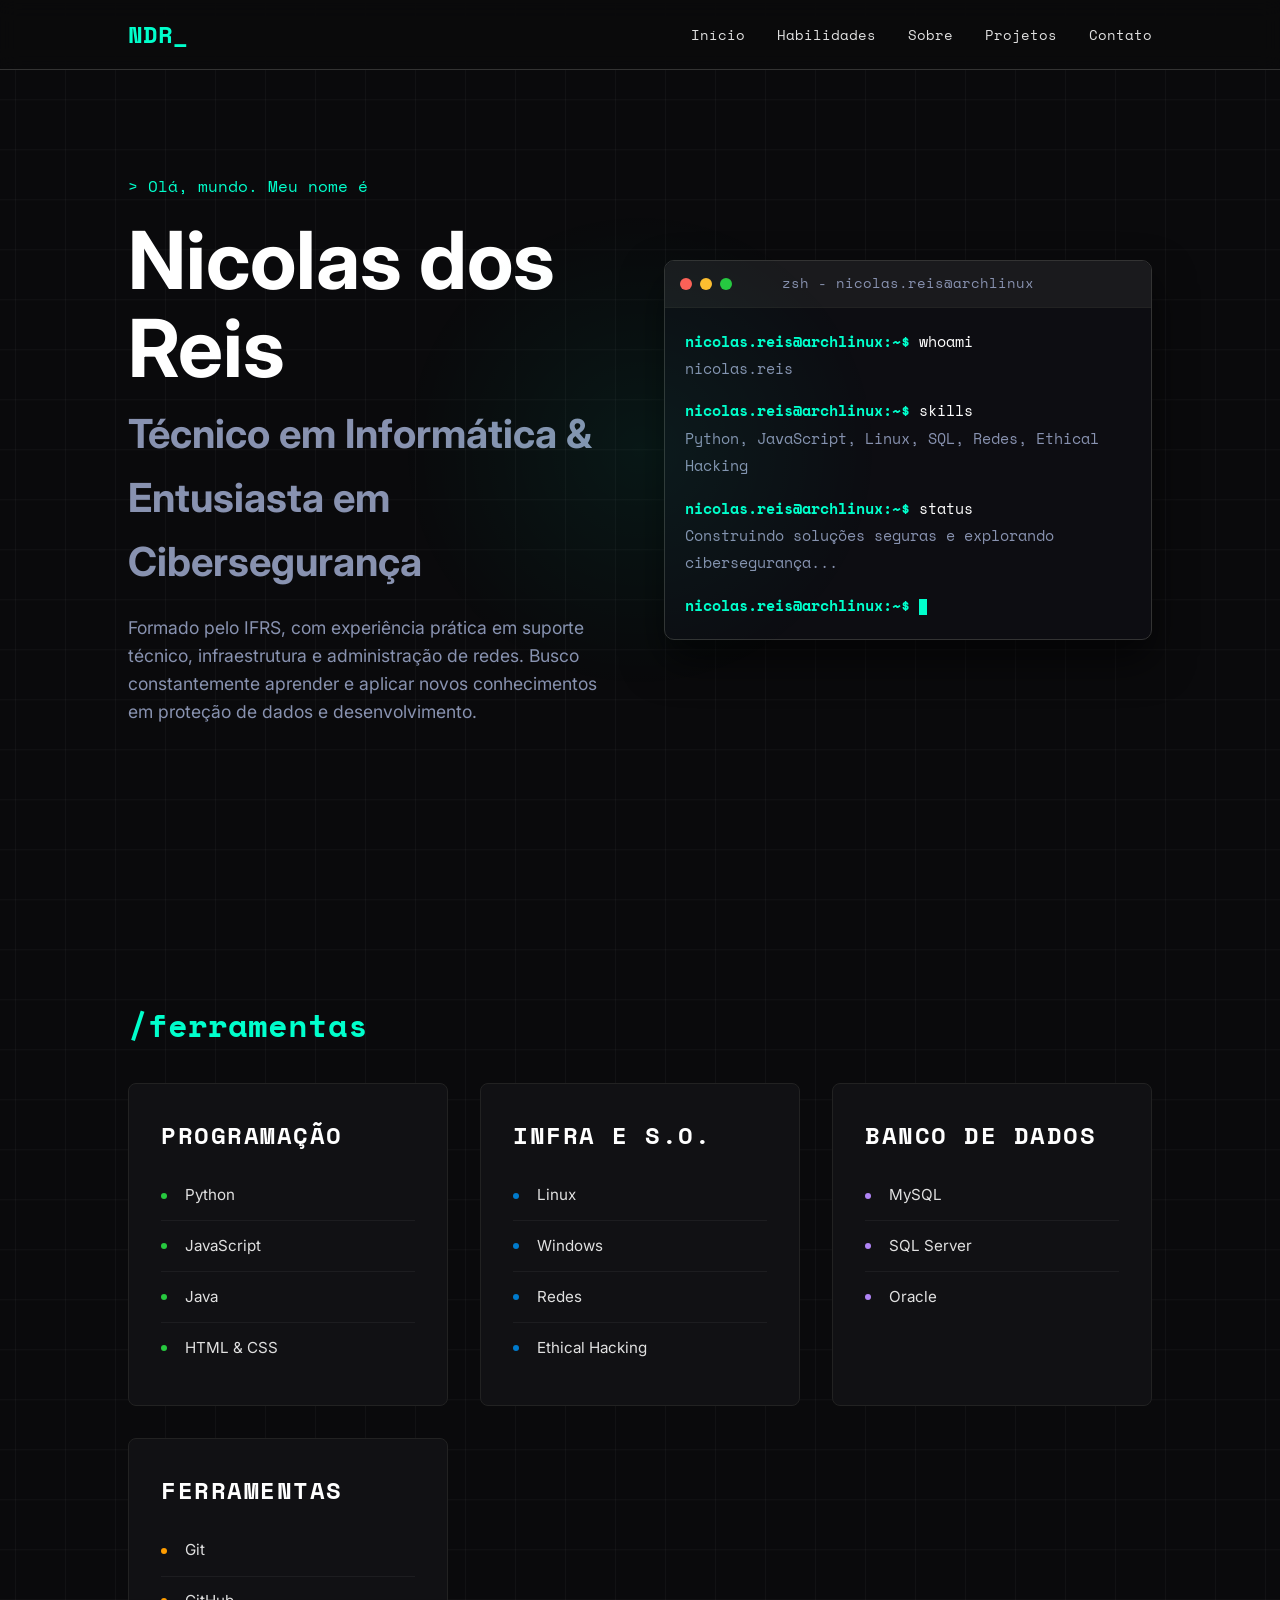
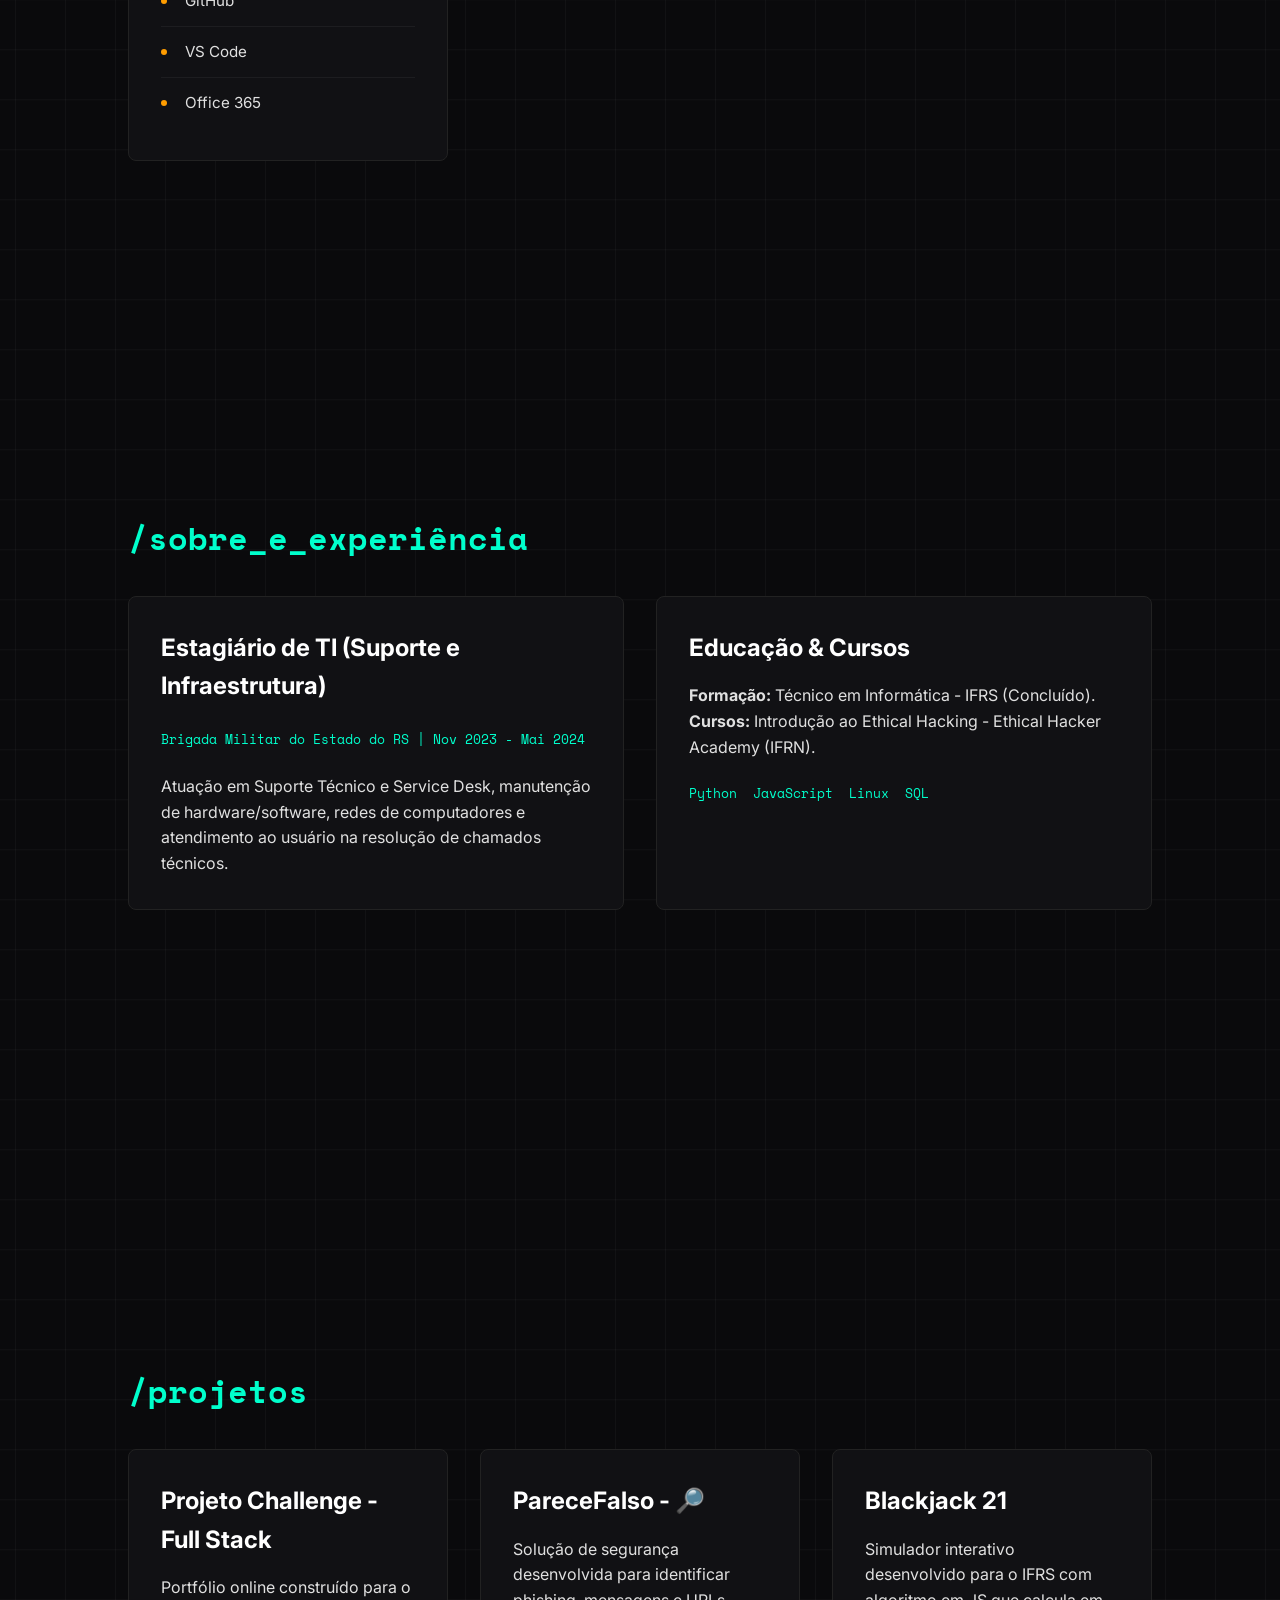
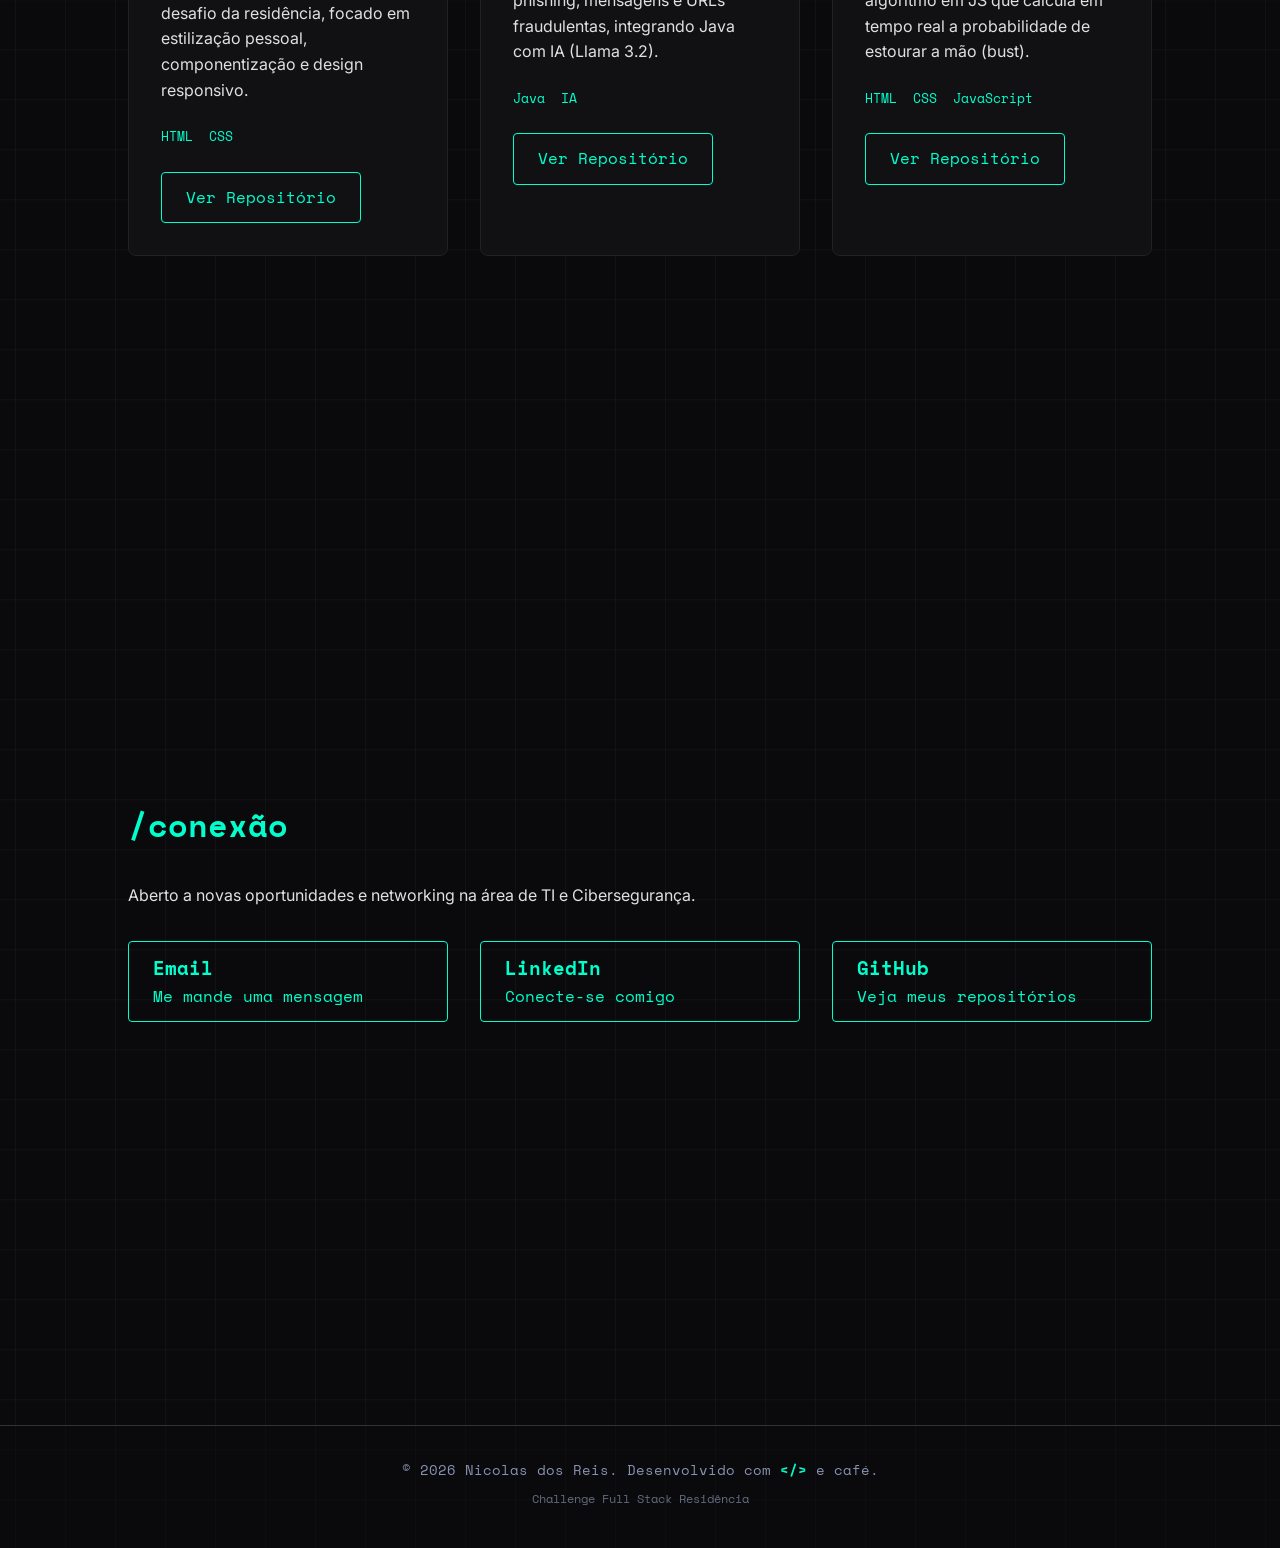
==== commit 45ff2f97: "V4 - Versao final" ====
--- a/main.html
+++ b/main.html
@@ -6,17 +6,17 @@
     <meta name="viewport" content="width=device-width, initial-scale=1.0">
     <title>Nicolas dos Reis | Portfólio</title>
     <link rel="stylesheet" href="Style/style.css">
-    <!-- Fontes do Google (Inter e Space Mono) -->
-    <link href="https://fonts.googleapis.com/css2?family=Inter:wght@400;700&family=Space+Mono:wght@400;700&display=swap"
-        rel="stylesheet">
+    <link href="https://fonts.googleapis.com/css2?family=Inter:wght@400;700&family=Space+Mono:wght@400;700&display=swap" rel="stylesheet">
 </head>
 
 <body>
     <div class="mouse-glow"></div>
+    
     <nav id="navbar">
         <div class="logo">NDR_</div>
         <ul class="nav-links">
             <li><a href="#home">Início</a></li>
+            <li><a href="#habilidades">Habilidades</a></li>
             <li><a href="#sobre">Sobre</a></li>
             <li><a href="#projetos">Projetos</a></li>
             <li><a href="#contato">Contato</a></li>
@@ -24,20 +24,15 @@
     </nav>
 
     <main>
-        <!-- Seção Hero -->
+        <!-- Hero Section -->
         <section id="home" class="hero section">
-
-            <!-- LADO ESQUERDO: Textos agrupados na mesma coluna -->
             <div class="hero-content">
                 <p class="terminal-text">> Olá, mundo. Meu nome é</p>
                 <h1 class="glitch-text">Nicolas dos Reis</h1>
                 <h2 class="subtitle">Técnico em Informática & Entusiasta em Cibersegurança</h2>
-                <p class="description">Formado pelo IFRS, com experiência prática em suporte técnico, infraestrutura e
-                    administração de redes. Busco constantemente aprender e aplicar novos conhecimentos em proteção de
-                    dados e desenvolvimento.</p>
+                <p class="description">Formado pelo IFRS, com experiência prática em suporte técnico, infraestrutura e administração de redes. Busco constantemente aprender e aplicar novos conhecimentos em proteção de dados e desenvolvimento.</p>
             </div>
 
-            <!-- LADO DIREITO: O Terminal -->
             <div class="hero-visual">
                 <div class="terminal-container">
                     <div class="terminal-header">
@@ -49,43 +44,75 @@
                         <div class="terminal-title">zsh - nicolas.reis@archlinux</div>
                     </div>
                     <div class="terminal-body">
-                        <div><span class="prompt-user">nicolas.reis@archlinux:~$</span> <span
-                                class="command-text">whoami</span></div>
+                        <div><span class="prompt-user">nicolas.reis@archlinux:~$</span> <span class="command-text">whoami</span></div>
                         <span class="output-text">nicolas.reis</span>
 
-                        <div><span class="prompt-user">nicolas.reis@archlinux:~$</span> <span
-                                class="command-text">skills</span></div>
+                        <div><span class="prompt-user">nicolas.reis@archlinux:~$</span> <span class="command-text">skills</span></div>
                         <span class="output-text">Python, JavaScript, Linux, SQL, Redes, Ethical Hacking</span>
 
-                        <div><span class="prompt-user">nicolas.reis@archlinux:~$</span> <span
-                                class="command-text">status</span></div>
+                        <div><span class="prompt-user">nicolas.reis@archlinux:~$</span> <span class="command-text">status</span></div>
                         <span class="output-text">Construindo soluções seguras e explorando cibersegurança...</span>
 
-                        <!-- Última linha com cursor piscando parado -->
-                        <div><span class="prompt-user">nicolas.reis@archlinux:~$</span> <span class="cursor"></span>
-                        </div>
+                        <div><span class="prompt-user">nicolas.reis@archlinux:~$</span> <span class="cursor"></span></div>
                     </div>
                 </div>
             </div>
-
         </section>
 
-        <!-- Seção Sobre & Experiência -->
+        <!-- Habilidades -->
+        <section id="habilidades" class="section">
+            <h2 class="section-title">/ferramentas</h2>
+            <div class="project-grid">
+                <div class="project-card">
+                    <h3 class="skill-category">PROGRAMAÇÃO</h3>
+                    <ul class="skill-list dot-green">
+                        <li>Python</li>
+                        <li>JavaScript</li>
+                        <li>Java</li>
+                        <li>HTML & CSS</li>
+                    </ul>
+                </div>
+                <div class="project-card">
+                    <h3 class="skill-category">INFRA E S.O.</h3>
+                    <ul class="skill-list dot-blue">
+                        <li>Linux</li>
+                        <li>Windows</li>
+                        <li>Redes</li>
+                        <li>Ethical Hacking</li>
+                    </ul>
+                </div>
+                <div class="project-card">
+                    <h3 class="skill-category">BANCO DE DADOS</h3>
+                    <ul class="skill-list dot-purple">
+                        <li>MySQL</li>
+                        <li>SQL Server</li>
+                        <li>Oracle</li>
+                    </ul>
+                </div>
+                <div class="project-card">
+                    <h3 class="skill-category">FERRAMENTAS</h3>
+                    <ul class="skill-list dot-orange">
+                        <li>Git</li>
+                        <li>GitHub</li>
+                        <li>VS Code</li>
+                        <li>Office 365</li>
+                    </ul>
+                </div>
+            </div>
+        </section>
+
+        <!-- Sobre -->
         <section id="sobre" class="section">
             <h2 class="section-title">/sobre_e_experiência</h2>
             <div class="project-grid">
                 <div class="project-card">
                     <h3>Estagiário de TI (Suporte e Infraestrutura)</h3>
-                    <p class="tech-stack" style="margin: 0.5rem 0;">Brigada Militar do Estado do RS | Nov 2023 - Mai
-                        2024</p>
-                    <p>Atuação em Suporte Técnico e Service Desk, manutenção de hardware/software, redes de computadores
-                        e atendimento ao usuário na resolução de chamados técnicos.</p>
+                    <p class="tech-stack card-subtext">Brigada Militar do Estado do RS | Nov 2023 - Mai 2024</p>
+                    <p>Atuação em Suporte Técnico e Service Desk, manutenção de hardware/software, redes de computadores e atendimento ao usuário na resolução de chamados técnicos.</p>
                 </div>
-
                 <div class="project-card">
-                    <h3>Educação & Habilidades</h3>
-                    <p><strong>Formação:</strong> Técnico em Informática Integrado ao Ensino Médio - IFRS (Concluído).
-                    </p>
+                    <h3>Educação & Cursos</h3>
+                    <p><strong>Formação:</strong> Técnico em Informática - IFRS (Concluído).</p>
                     <p><strong>Cursos:</strong> Introdução ao Ethical Hacking - Ethical Hacker Academy (IFRN).</p>
                     <div class="tech-stack">
                         <span>Python</span>
@@ -97,70 +124,71 @@
             </div>
         </section>
 
-        <!-- Seção de Projetos -->
+        <!-- Projetos -->
         <section id="projetos" class="section">
             <h2 class="section-title">/projetos</h2>
             <div class="project-grid">
                 <div class="project-card">
                     <h3>Projeto Challenge - Full Stack</h3>
-                    <p>Portfólio online construído para o desafio da residência, focado em estilização pessoal,
-                        componentização e design responsivo.</p>
+                    <p>Portfólio online construído para o desafio da residência, focado em estilização pessoal, componentização e design responsivo.</p>
                     <div class="tech-stack">
                         <span>HTML</span>
                         <span>CSS</span>
                     </div>
-                    <a href="https://github.com/KikiEscarlate/Portfolio_Nicolas" class="btn" target="_blank">Ver
-                        Repositório</a>
+                    <a href="https://github.com/KikiEscarlate/Portfolio_Nicolas" class="btn" target="_blank">Ver Repositório</a>
                 </div>
                 <div class="project-card">
                     <h3>PareceFalso - 🔎</h3>
-                    <p> Solução de segurança desenvolvida para identificar phishing, mensagens e URLs fraudulentas. O
-                        sistema integra Java com a inteligência artificial do Ollama (Llama 3.2) para analisar textos,
-                        classificar o nível de ameaça ("Pouco suspeita" a "Parece Falso Rick") e fornecer orientações de
-                        proteção ao usuário</p>
+                    <p>Solução de segurança desenvolvida para identificar phishing, mensagens e URLs fraudulentas, integrando Java com IA (Llama 3.2).</p>
                     <div class="tech-stack">
                         <span>Java</span>
+                        <span>IA</span>
                     </div>
-                    <a href="https://github.com/CarlosClips/pareceFalsoRick" class="btn" target="_blank">Ver
-                        Repositório</a>
+                    <a href="https://github.com/CarlosClips/pareceFalsoRick" class="btn" target="_blank">Ver Repositório</a>
                 </div>
                 <div class="project-card">
                     <h3>Blackjack 21</h3>
-                    <p>Jogo de Blackjack interativo desenvolvido como um projeto prático de matemática no IFRS. O grande
-                        diferencial do projeto é o algoritmo em JavaScript que calcula em tempo real a probabilidade do
-                        jogador estourar a mão (bust) com base nas cartas restantes no baralho, além de fornecer dicas
-                        de estratégia.</p>
+                    <p>Simulador interativo desenvolvido para o IFRS com algoritmo em JS que calcula em tempo real a probabilidade de estourar a mão (bust).</p>
                     <div class="tech-stack">
                         <span>HTML</span>
                         <span>CSS</span>
                         <span>JavaScript</span>
                     </div>
-                    <a href="https://github.com/KikiEscarlate/Trabalho-blackjack" class="btn" target="_blank">Ver
-                        Repositório</a>
+                    <a href="https://github.com/KikiEscarlate/Trabalho-blackjack" class="btn" target="_blank">Ver Repositório</a>
                 </div>
             </div>
         </section>
 
-        <!-- Seção de Contato -->
+       <!-- Contato -->
         <section id="contato" class="section">
             <h2 class="section-title">/conexão</h2>
+            <p class="description" style="margin-bottom: 2rem;">Aberto a novas oportunidades e networking na área de TI e Cibersegurança.</p>
+            
             <div class="project-grid">
-                <div class="project-card">
-                    <p>Aberto a novas oportunidades e networking na área de TI e Cibersegurança.</p>
-                    <br>
-                    <p><strong>Email:</strong> nicolasdosreislopes@gmail.com</p>
-                    <p><strong>Telefone:</strong> (51) 98410-5546</p>
-                    <div class="social-links" style="margin-top: 2rem;">
-                        <a href="https://www.github.com/KikiEscarlate" target="_blank" class="neon-link">GitHub</a>
-                        <a href="https://www.linkedin.com/in/nicolas-reis-682506247" target="_blank"
-                            class="neon-link">LinkedIn</a>
-                    </div>
-                </div>
+                <a href="mailto:nicolasdosreislopes@gmail.com" class="btn">
+                    <h3>Email</h3>
+                    <p class="card-subtext">Me mande uma mensagem</p>
+                </a>
+                <a href="https://www.linkedin.com/in/nicolas-reis-682506247" class="btn" target="_blank">
+                    <h3>LinkedIn</h3>
+                    <p class="card-subtext">Conecte-se comigo</p>
+                </a>
+                <a href="https://github.com/KikiEscarlate" class="btn" target="_blank">
+                    <h3>GitHub</h3>
+                    <p class="card-subtext">Veja meus repositórios</p>
+                </a>
             </div>
         </section>
     </main>
 
+    <!-- O Footer agora está no lugar correto, dentro do body -->
+    <footer class="footer">
+        <div class="footer-content">
+            <p>&copy; 2026 Nicolas dos Reis. Desenvolvido com <span class="highlight-code">&lt;/&gt;</span> e café.</p>
+            <p class="footer-subtext">Challenge Full Stack Residência</p>
+        </div>
+    </footer>
+
     <script src="Scripts/script.js"></script>
 </body>
-
 </html>
--- a/Style/style.css
+++ b/Style/style.css
@@ -2,7 +2,7 @@
     --bg-color: #0a0a0c;
     --text-primary: #e0e0e0;
     --text-secondary: #8892b0;
-    --accent-color: #00ffcc; /* Ciano Neon */
+    --accent-color: #00ffcc;
     --border-color: #333333;
     --font-mono: 'Space Mono', monospace;
     --font-sans: 'Inter', sans-serif;
@@ -20,9 +20,7 @@
 
 body {
     background-color: var(--bg-color);
-    
-    /* === INÍCIO DO EFEITO GRID (QUADRADINHOS) */
-    background-image: 
+    background-image:
         linear-gradient(rgba(255, 255, 255, 0.03) 1px, transparent 1px),
         linear-gradient(90deg, rgba(255, 255, 255, 0.03) 1px, transparent 1px);
     background-size: 50px 50px;
@@ -80,7 +78,7 @@
     display: flex;
     flex-direction: column;
     justify-content: center;
-    padding: 100px 10%; 
+    padding: 100px 10%;
 }
 
 .section-title {
@@ -171,9 +169,17 @@
     border-radius: 50%;
 }
 
-.btn-close { background-color: #ff5f56; }
-.btn-minimize { background-color: #ffbd2e; }
-.btn-maximize { background-color: #27c93f; }
+.btn-close {
+    background-color: #ff5f56;
+}
+
+.btn-minimize {
+    background-color: #ffbd2e;
+}
+
+.btn-maximize {
+    background-color: #27c93f;
+}
 
 .terminal-title {
     color: var(--text-secondary);
@@ -187,9 +193,20 @@
     line-height: 1.8;
 }
 
-.prompt-user { color: var(--accent-color); font-weight: bold; }
-.command-text { color: #ffffff; }
-.output-text { color: var(--text-secondary); display: block; margin-bottom: 15px; }
+.prompt-user {
+    color: var(--accent-color);
+    font-weight: bold;
+}
+
+.command-text {
+    color: #ffffff;
+}
+
+.output-text {
+    color: var(--text-secondary);
+    display: block;
+    margin-bottom: 15px;
+}
 
 .cursor {
     display: inline-block;
@@ -201,8 +218,15 @@
 }
 
 @keyframes blink {
-    0%, 100% { opacity: 1; }
-    50% { opacity: 0; }
+
+    0%,
+    100% {
+        opacity: 1;
+    }
+
+    50% {
+        opacity: 0;
+    }
 }
 
 /* SISTEMA DE GRID E CARDS DE PROJETOS */
@@ -258,24 +282,59 @@
     background: rgba(0, 255, 204, 0.1);
 }
 
-.social-links {
-    display: flex;
-    gap: 2rem;
-    margin-top: 1rem;
-}
-
-.neon-link {
+/* Textos e Listas das Habilidades */
+.skill-category {
+    font-family: var(--font-mono);
+    font-size: 0.85rem;
+    letter-spacing: 1.5px;
+    margin-bottom: 1.5rem;
+    text-transform: uppercase;
+    color: #a8b1ff;
+}
+
+.skill-list {
+    list-style: none;
+    padding: 0;
+}
+
+.skill-list li {
+    position: relative;
+    padding: 0.8rem 0;
+    padding-left: 1.5rem;
+    border-bottom: 1px solid rgba(255, 255, 255, 0.05);
     color: var(--text-primary);
-    text-decoration: none;
-    font-family: var(--font-mono);
-    font-size: 1.2rem;
-    position: relative;
-    transition: color 0.3s ease, text-shadow 0.3s ease;
-}
-
-.neon-link:hover {
-    color: var(--accent-color);
-    text-shadow: 0 0 8px var(--accent-color);
+    font-size: 0.95rem;
+}
+
+.skill-list li:last-child {
+    border-bottom: none;
+}
+
+.skill-list li::before {
+    content: '';
+    position: absolute;
+    left: 0;
+    top: 50%;
+    transform: translateY(-50%);
+    width: 6px;
+    height: 6px;
+    border-radius: 50%;
+}
+
+.dot-green li::before {
+    background-color: #27c93f;
+}
+
+.dot-blue li::before {
+    background-color: #007acc;
+}
+
+.dot-purple li::before {
+    background-color: #b084f5;
+}
+
+.dot-orange li::before {
+    background-color: #ff9d00;
 }
 
 /* EFEITO DE ILUMINAÇÃO DO MOUSE */
@@ -285,30 +344,57 @@
     left: 0;
     width: 100vw;
     height: 100vh;
-    pointer-events: none; 
-    z-index: 9999; 
-    background: radial-gradient(
-        600px circle at var(--mouse-x, 50vw) var(--mouse-y, 50vh), 
-        rgba(0, 255, 204, 0.06), 
-        transparent 40%
-    );
-}
-
-/* RESPONSIVIDADE (Para Celulares) */
+    pointer-events: none;
+    z-index: 9999;
+    background: radial-gradient(600px circle at var(--mouse-x, 50vw) var(--mouse-y, 50vh),
+            rgba(0, 255, 204, 0.06),
+            transparent 40%);
+}
+
+/* RESPONSIVIDADE */
 @media (max-width: 900px) {
     .hero {
         flex-direction: column;
         text-align: center;
     }
-    .hero-content { 
-        max-width: 100%; 
-    }
+
+    .hero-content {
+        max-width: 100%;
+    }
+
     .hero-visual {
         justify-content: center;
         width: 100%;
         margin-top: 3rem;
     }
-    .terminal-container { 
-        text-align: left; 
-    }
+
+    .terminal-container {
+        text-align: left;
+    }
+}
+
+/*FOOTER */
+.footer {
+    border-top: 1px solid var(--border-color);
+    padding: 2rem 10%;
+    text-align: center;
+    background-color: rgba(10, 10, 12, 0.5);
+    margin-top: 4rem;
+}
+
+.footer-content p {
+    color: var(--text-secondary);
+    font-family: var(--font-mono);
+    font-size: 0.9rem;
+    margin-bottom: 0.5rem;
+}
+
+.footer-content .footer-subtext {
+    font-size: 0.75rem;
+    opacity: 0.7;
+}
+
+.highlight-code {
+    color: var(--accent-color);
+    font-weight: bold;
 }
